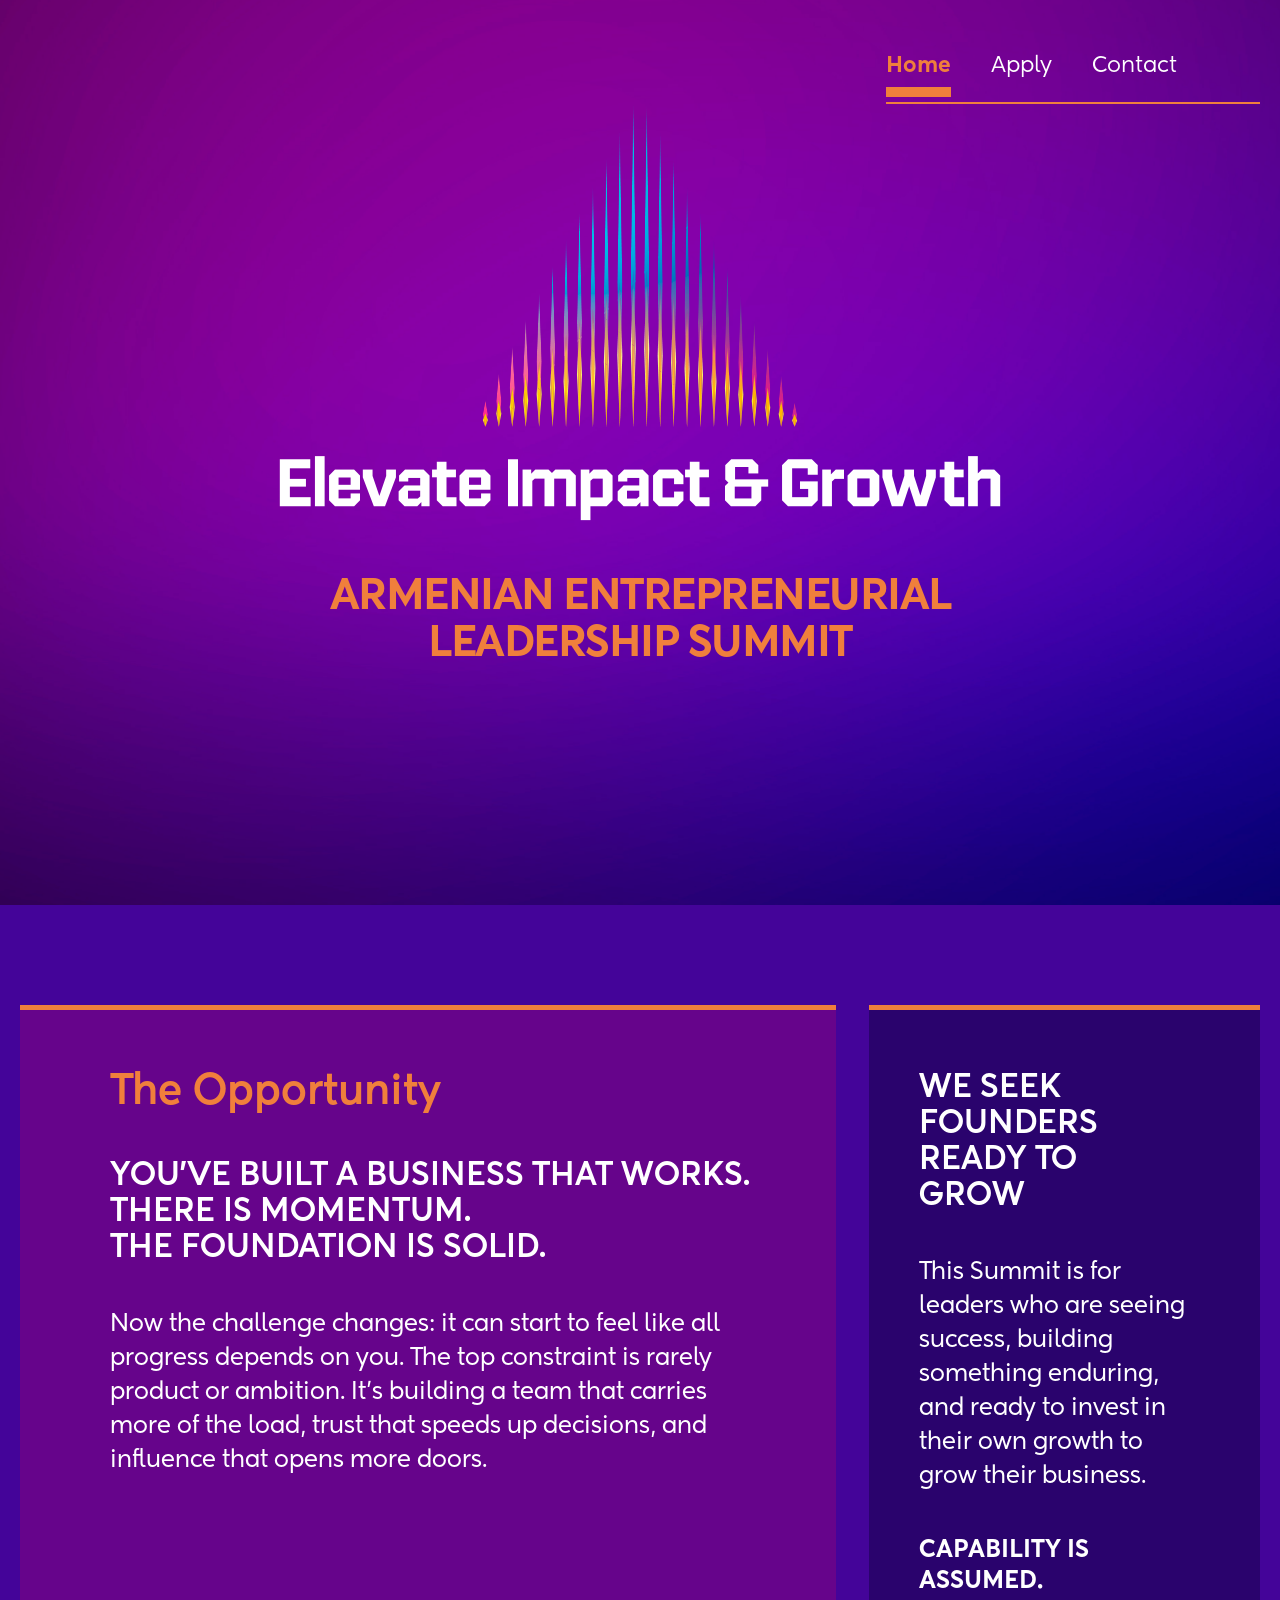
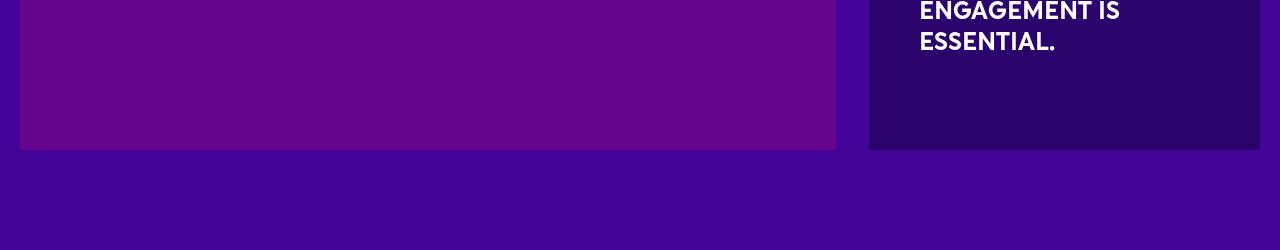
==== index.html @ 2c377636 "init" ====
<!doctype html>
<html lang="en">
  <head>
    <meta charset="UTF-8" />
    <meta name="viewport" content="width=device-width, initial-scale=1.0" />
    <title>Document</title>
    <link rel="stylesheet" href="./assets/css/main.css" />
  </head>
  <body>
    <div class="wrapper">
      <!-- Header & Hero -->
      <div class="hero__wrapper">
        <!-- Header -->
        <header class="header">
          <div class="container">
            <nav class="menu">
              <ul class="menu__list">
                <li class="menu__list-item">
                  <a href="#" class="menu__link active">Home</a>
                </li>
                <li class="menu__list-item">
                  <a href="#" class="menu__link">Apply</a>
                </li>
                <li class="menu__list-item">
                  <a href="#" class="menu__link">Contact</a>
                </li>
              </ul>
            </nav>
          </div>
        </header>

        <!-- Hero -->
        <section>
          <div class="container">
            <div class="hero">
              <img
                class="hero__logo"
                src="./assets/images/logo.png"
                alt="logo"
              />
              <h1 class="hero__title">
                ARMENIAN ENTREPRENEURIAL LEADERSHIP SUMMIT
              </h1>
            </div>
          </div>
        </section>
      </div>

      <main>
        <!-- TODO:CTA -->

        <!-- TODO:Paddings The Opportunity -->
        <section class="section__opportunity">
          <div class="container">
            <div class="opportunity">
              <div class="opportunity__item opportunity__item-left">
                <h2 class="section__title">The Opportunity</h2>
                <h3 class="section__subtitle">
                  You've built a business that works. <br />
                  There is momentum. <br />
                  The foundation is solid.
                </h3>
                <p class="section__text">
                  Now the challenge changes: it can start to feel like all
                  progress depends on you. The top constraint is rarely product
                  or ambition. It’s building a team that carries more of the
                  load, trust that speeds up decisions, and influence that opens
                  more doors.
                </p>
              </div>
              <div class="opportunity__item opportunity__item-right">
                <h3 class="section__subtitle">
                  We Seek Founders Ready to Grow
                </h3>
                <p class="section__text">
                  This Summit is for leaders who are seeing success, building
                  something enduring, and ready to invest in their own growth to
                  grow their business.
                </p>
                <p class="section__text section__text-bold">
                  Capability is assumed. <br />
                  Engagement is essential.
                </p>
              </div>
            </div>
          </div>
        </section>
      </main>
    </div>
  </body>
  <script src="./assets/js/main.js"></script>
</html>
---- assets/css/main.css ----
/* Default Reset */
* {
  margin: 0;
  padding: 0;
  box-sizing: border-box;
}
ul,
ol,
li {
  list-style: none;
}
a {
  transition: 0.3s all ease;
  text-decoration: none;
}
button {
  background: transparent;
  cursor: pointer;
  transition: 0.3s all ease;
}

/* Variables */
:root {
  --fontFamily: "Kentledge", sans-serif;
  --colorOrange: #f07f3c;
  --colorPurple: #2a036d;
  --colorPurpleLight: #440499;
  --colorCyan: #009fe3;
  --colorViolet: #66048b;
}

/* Fonts */
@font-face {
  font-family: "Kentledge";
  src: url("../fonts/Kentledge-Regular.otf") format("opentype");
  font-weight: 400;
  font-style: normal;
}
@font-face {
  font-family: "Kentledge";
  src: url("../fonts/Kentledge-Light.otf") format("opentype");
  font-weight: 300;
  font-style: normal;
}
@font-face {
  font-family: "Kentledge";
  src: url("../fonts/Kentledge-Medium.otf") format("opentype");
  font-weight: 500;
  font-style: normal;
}
@font-face {
  font-family: "Kentledge";
  src: url("../fonts/Kentledge-Bold.otf") format("opentype");
  font-weight: 700;
  font-style: normal;
}
@font-face {
  font-family: "Kentledge";
  src: url("../fonts/Kentledge-Extra-Bold.otf") format("opentype");
  font-weight: 800;
  font-style: normal;
}
@font-face {
  font-family: "Kentledge";
  src: url("../fonts/Kentledge-Black.otf") format("opentype");
  font-weight: 900;
  font-style: normal;
}
@font-face {
  font-family: "Kentledge";
  src: url("../fonts/Kentledge-Heavy.otf") format("opentype");
  font-weight: 950; /* Или используйте 900, если 950 не поддерживается */
  font-style: normal;
}

/* Global Styles */
body {
  font-family: var(--fontFamily);
}
.container {
  max-width: 1544px;
  padding: 0 20px;
  margin: 0 auto;
}
h1 {
  font-weight: 950;
  font-size: 42px;
  text-transform: uppercase;
  letter-spacing: -1.5px;
  color: var(--colorOrange);
  line-height: 1.125;
}

h2 {
  font-weight: 800;
  font-size: 42px;
  text-transform: uppercase;
  line-height: 46px;
  color: var(--colorOrange);
}
h3 {
  font-weight: 800;
  font-size: 32px;
  text-transform: uppercase;
  line-height: 36px;
  color: var(--colorOrange);
}
.section__title {
  text-transform: capitalize;
}
.section__subtitle {
  color: white;
}
.section__text {
  font-size: 24px;
  line-height: 34px;
  color: #fff;
  font-weight: 500;

  &.section__text-bold {
    text-transform: uppercase;
    font-weight: 950;
    line-height: 1.3;
  }
}

/* Header & Hero ========================================== */
.hero__wrapper {
  background: var(--colorViolet) url("../images/hero-bg.png") center/cover
    no-repeat;
}
/* Header */
.header {
  padding-top: 50px;
}
.menu {
  margin-left: auto;
  display: flex;
  justify-content: flex-end;
}
.menu__list {
  display: flex;
  gap: 40px;
  padding-bottom: 20px;
  border-bottom: 2px solid var(--colorOrange);
  max-width: 374px;
  width: 100%;
}
.menu__link {
  font-size: 22px;
  color: #fff;
  position: relative;
  &:hover {
    &:after {
      scale: 1;
    }
  }
  &:after {
    position: absolute;
    content: "";
    left: 0;
    bottom: -20px;
    width: 100%;
    height: 10px;
    background: var(--colorOrange);
    scale: 0;
    transition: 0.3s all ease;
  }
  &.active {
    color: var(--colorOrange);
    font-weight: 950;
    &:after {
      scale: 1;
    }
  }
}

/* Hero */
.hero {
  display: flex;
  flex-direction: column;
  justify-content: center;
  align-items: center;
  gap: 54px;
  padding-bottom: 235px;
}
.hero__logo {
  max-width: 722px;
}
.hero__title {
  max-width: 700px;
  text-align: center;
  color: var(--colorOrange);
}

/* Opportunity ============================================== */
.section__opportunity {
  padding: 100px 0;
  background: var(--colorPurpleLight);
}
.opportunity {
  display: grid;
  grid-template-columns: repeat(3, 1fr);
  gap: 33px;
}
.opportunity__item {
  display: flex;
  flex-direction: column;
  gap: 42px;
  border-top: 5px solid var(--colorOrange);
  &.opportunity__item-left {
    grid-column: span 2;
    background: var(--colorViolet);
    padding: 60px 80px 110px 90px;
  }
  &.opportunity__item-right {
    background: var(--colorPurple);
    padding: 60px 70px 90px 50px;
  }
}
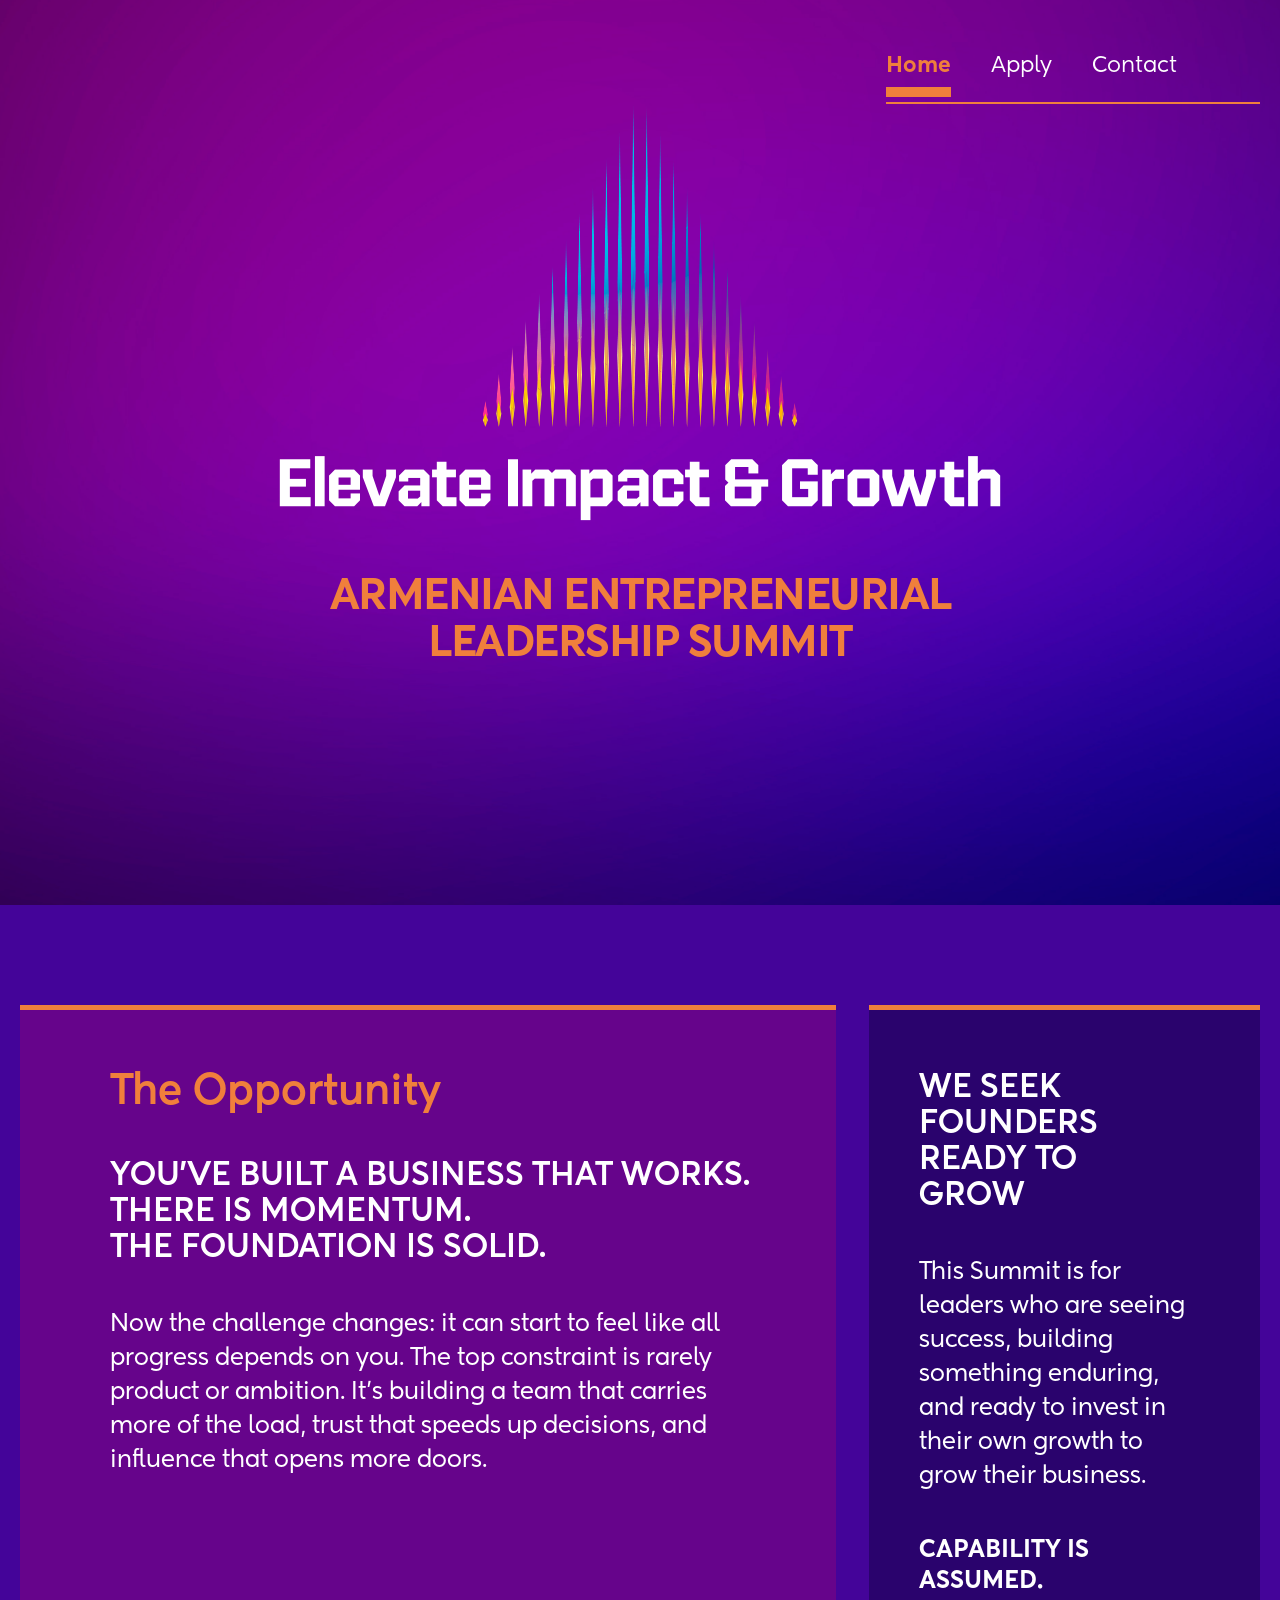
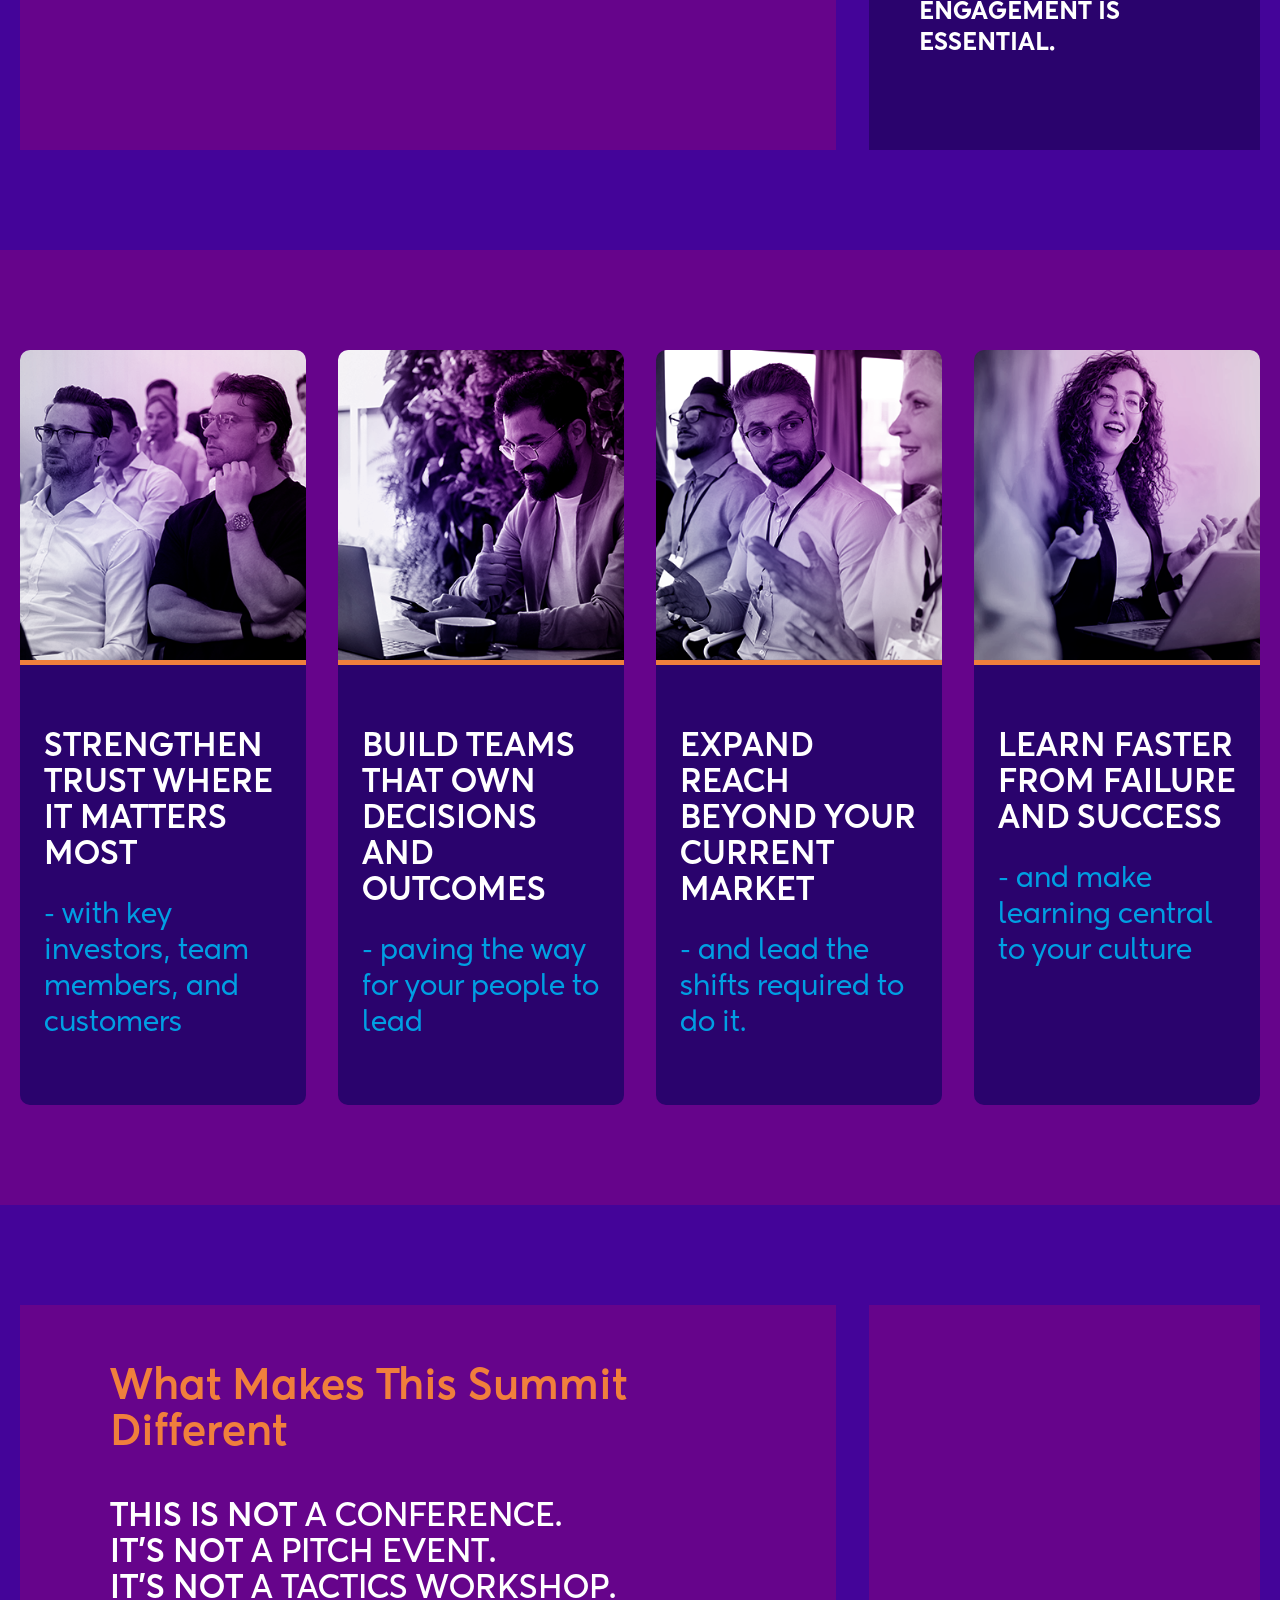
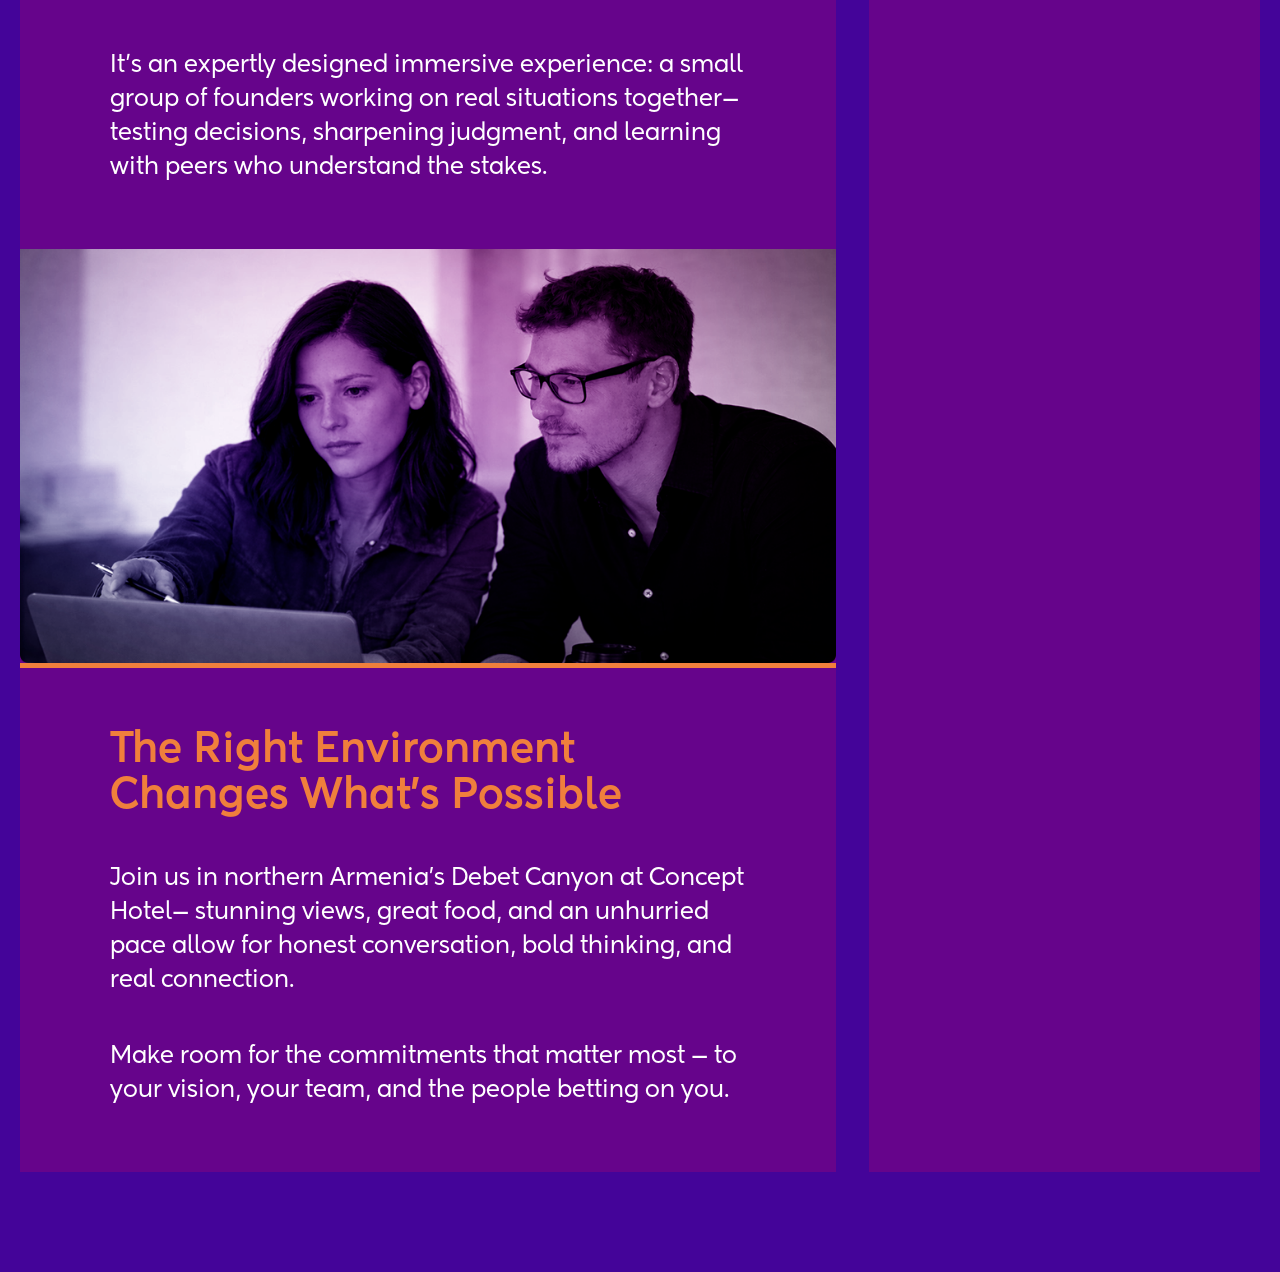
==== commit 37ec3bfa: "add new sections" ====
--- a/index.html
+++ b/index.html
@@ -49,7 +49,7 @@
       <main>
         <!-- TODO:CTA -->
 
-        <!-- TODO:Paddings The Opportunity -->
+        <!-- TODO: The Opportunity -->
         <section class="section__opportunity">
           <div class="container">
             <div class="opportunity">
@@ -85,6 +85,125 @@
             </div>
           </div>
         </section>
+
+        <!-- TODO: Ready -->
+        <section class="section__ready">
+          <div class="container">
+            <div class="ready">
+              <div class="ready__item">
+                <img
+                  class="ready__item-img"
+                  src="./assets/images/team-1.png"
+                  alt="ready image"
+                />
+                <div class="ready__item-info">
+                  <h3 class="section__title ready__item-title">
+                    STRENGTHEN TRUST WHERE IT MATTERS MOST
+                  </h3>
+                  <p class="ready__item-text">
+                    - with key investors, team members, and customers
+                  </p>
+                </div>
+              </div>
+              <div class="ready__item">
+                <img
+                  class="ready__item-img"
+                  src="./assets/images/team-2.png"
+                  alt="ready image"
+                />
+                <div class="ready__item-info">
+                  <h3 class="section__title ready__item-title">
+                    BUILD TEAMS THAT OWN DECISIONS AND OUTCOMES
+                  </h3>
+                  <p class="ready__item-text">
+                    - paving the way for your people to lead
+                  </p>
+                </div>
+              </div>
+              <div class="ready__item">
+                <img
+                  class="ready__item-img"
+                  src="./assets/images/team-3.png"
+                  alt="ready image"
+                />
+                <div class="ready__item-info">
+                  <h3 class="section__title ready__item-title">
+                    EXPAND REACH BEYOND YOUR CURRENT MARKET
+                  </h3>
+                  <p class="ready__item-text">
+                    - and lead the shifts required to do it.
+                  </p>
+                </div>
+              </div>
+              <div class="ready__item">
+                <img
+                  class="ready__item-img"
+                  src="./assets/images/team-4.png"
+                  alt="ready image"
+                />
+                <div class="ready__item-info">
+                  <h3 class="section__title ready__item-title">
+                    LEARN FASTER FROM FAILURE AND SUCCESS
+                  </h3>
+                  <p class="ready__item-text">
+                    - and make learning central to your culture
+                  </p>
+                </div>
+              </div>
+            </div>
+          </div>
+        </section>
+
+        <!-- TODO: Different -->
+        <section class="section__different">
+          <div class="container">
+            <div class="different">
+              <div class="different__item different__item-left">
+                <div class="different__item-inner">
+                  <h2 class="section__title">
+                    What Makes This Summit Different
+                  </h2>
+                  <h3 class="section__subtitle">
+                    This is not <strong>a conference.</strong> <br />
+                    It’s not<strong> a pitch event.</strong> <br />
+                    It’s not <strong> a tactics workshop.</strong>
+                  </h3>
+                  <p class="section__text">
+                    It’s an expertly designed immersive experience: a small
+                    group of founders working on real situations
+                    together—testing decisions, sharpening judgment, and
+                    learning with peers who understand the stakes.
+                  </p>
+                </div>
+
+                <img
+                  class="different__item-img"
+                  src="./assets/images/different-img.png"
+                  alt="different image"
+                />
+
+                <div class="different__item-inner">
+                  <h2 class="section__title">
+                    The Right Environment <br />
+                    Changes What's Possible
+                  </h2>
+                  <p class="section__text">
+                    Join us in northern Armenia's Debet Canyon at Concept Hotel—
+                    stunning views, great food, and an unhurried pace allow for
+                    honest conversation, bold thinking, and real connection.
+                  </p>
+                  <p class="section__text">
+                    Make room for the commitments that matter most — to your
+                    vision, your team, and the people betting on you.
+                  </p>
+                </div>
+              </div>
+              <div class="different__item different__item-right">
+                <div class="different__item-top"></div>
+              </div>
+            </div>
+          </div>
+        </section>
       </main>
     </div>
   </body>
--- a/assets/css/main.css
+++ b/assets/css/main.css
@@ -122,6 +122,9 @@
     font-weight: 950;
     line-height: 1.3;
   }
+}
+.hidden {
+  display: none !important;
 }
 
 /* Header & Hero ========================================== */
@@ -218,3 +221,79 @@
     padding: 60px 70px 90px 50px;
   }
 }
+
+/* Ready =================================================== */
+.section__ready {
+  padding: 100px 0;
+  background: var(--colorViolet);
+}
+.ready {
+  display: grid;
+  grid-template-columns: repeat(4, 1fr);
+  gap: 32px;
+  @media screen and (width <= 992px) {
+    grid-template-columns: repeat(2, 1fr);
+  }
+  @media screen and (width <= 620px) {
+    grid-template-columns: repeat(1, 1fr);
+  }
+}
+.ready__item {
+  border-radius: 10px;
+  overflow: hidden;
+  display: flex;
+  flex-direction: column;
+  height: 100%;
+}
+.ready__item-info {
+  background: var(--colorPurple);
+  padding: 64px 24px;
+  height: 100%;
+  border-top: 5px solid var(--colorOrange);
+}
+.ready__item-title {
+  color: #fff;
+}
+.ready__item-text {
+  margin-top: 24px;
+  font-size: 28px;
+  line-height: 36px;
+  font-weight: 500;
+  color: var(--colorCyan);
+}
+
+/* Different ============================================== */
+.section__different {
+  padding: 100px 0;
+  background: var(--colorPurpleLight);
+}
+.different {
+  display: grid;
+  grid-template-columns: repeat(3, 1fr);
+  gap: 33px;
+}
+.different__item {
+  background: var(--colorViolet);
+  display: flex;
+  flex-direction: column;
+
+  &.different__item-left {
+    grid-column: span 2;
+  }
+  &.different__item-right {
+    padding: 64px 70px 90px 50px;
+  }
+}
+.different__item-inner {
+  padding: 60px 80px 64px 90px;
+  gap: 42px;
+  display: flex;
+  flex-direction: column;
+}
+.different__item-img {
+  max-width: 100%;
+  width: 100%;
+  height: auto;
+  object-fit: cover;
+  border-bottom: 5px solid var(--colorOrange);
+}
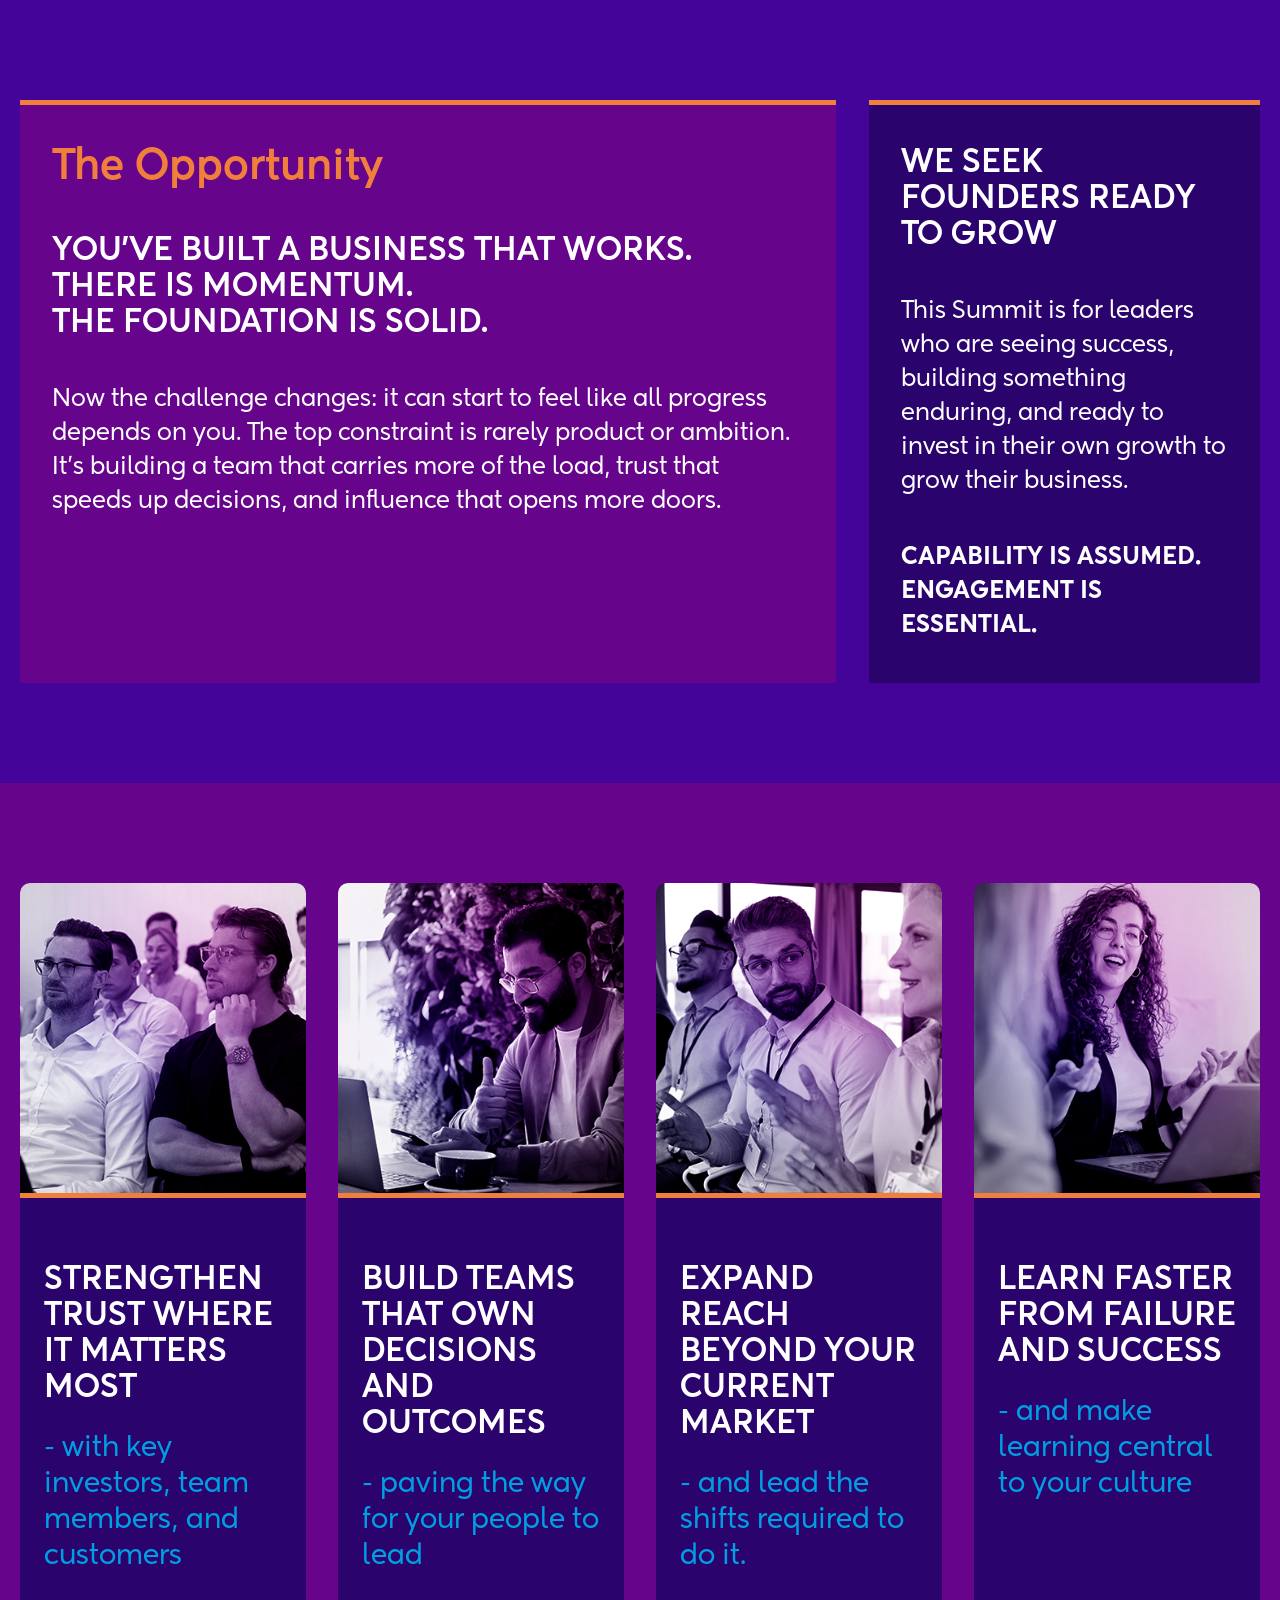
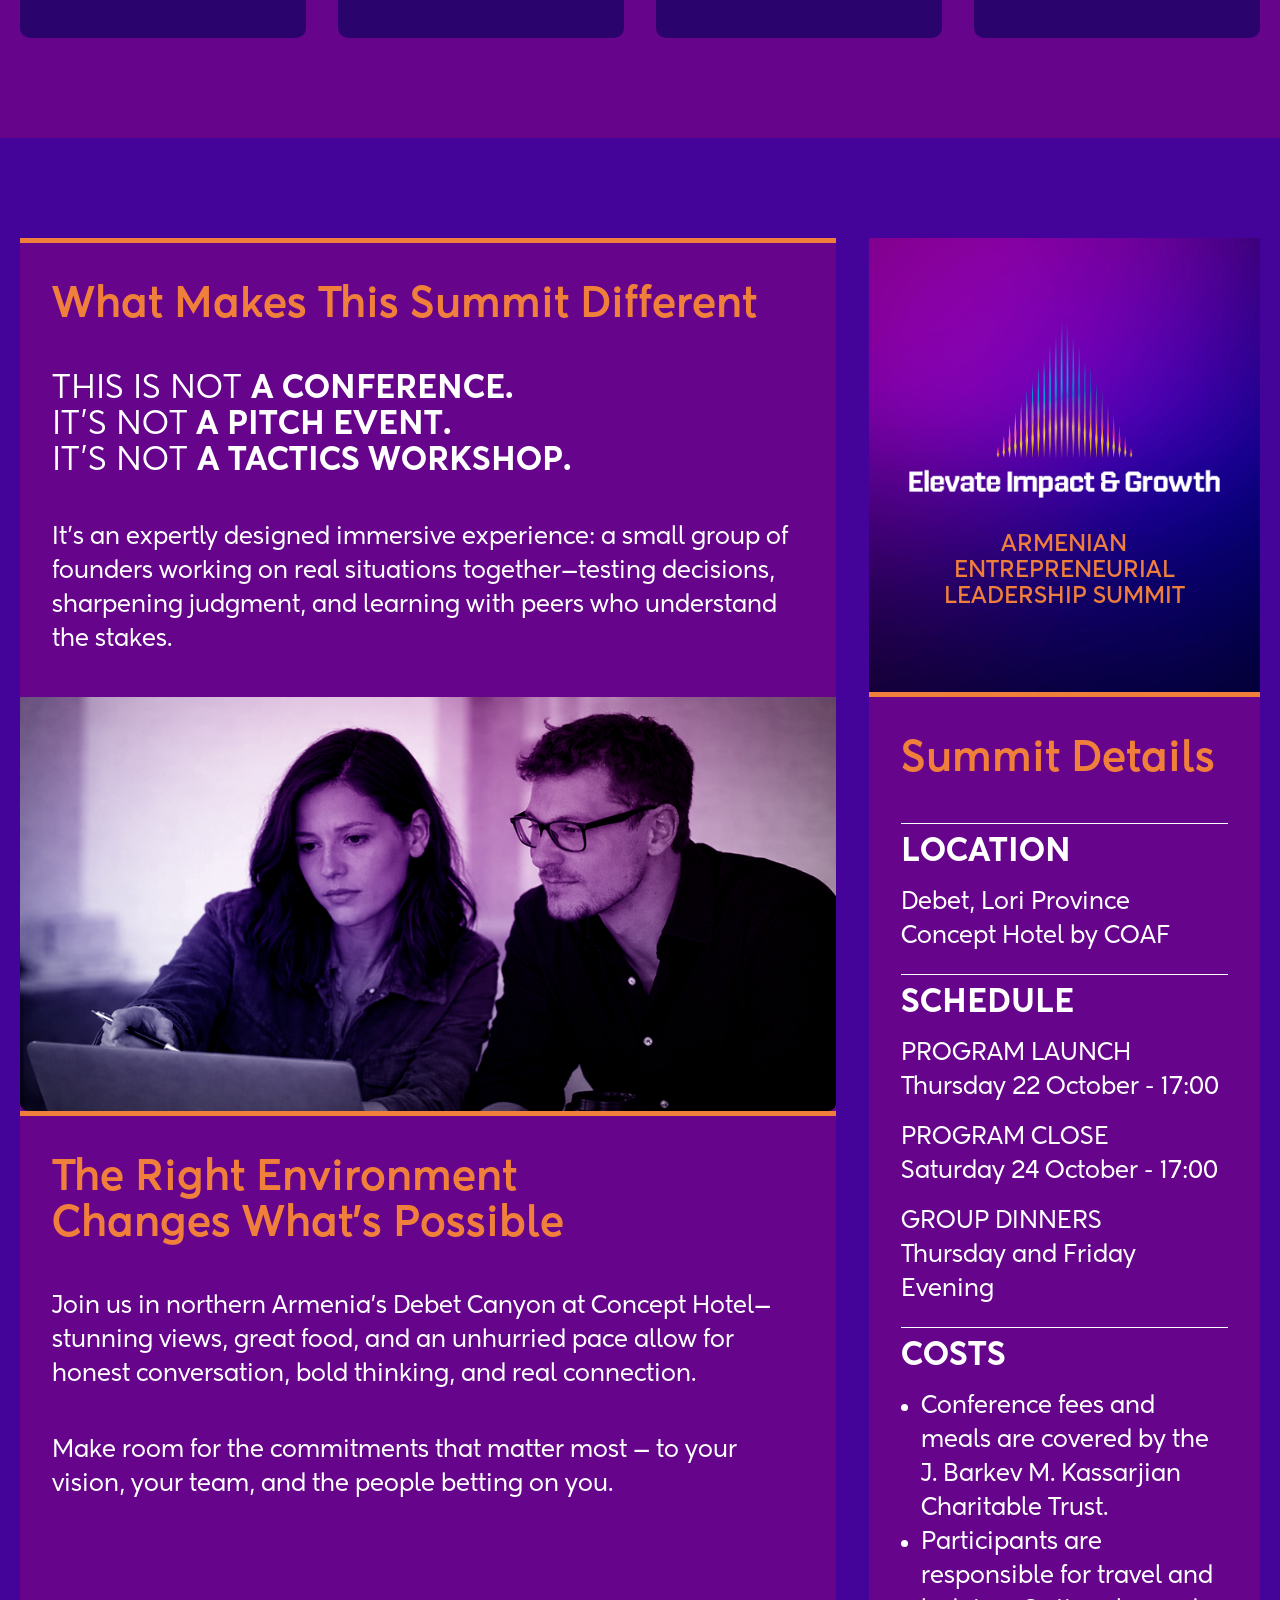
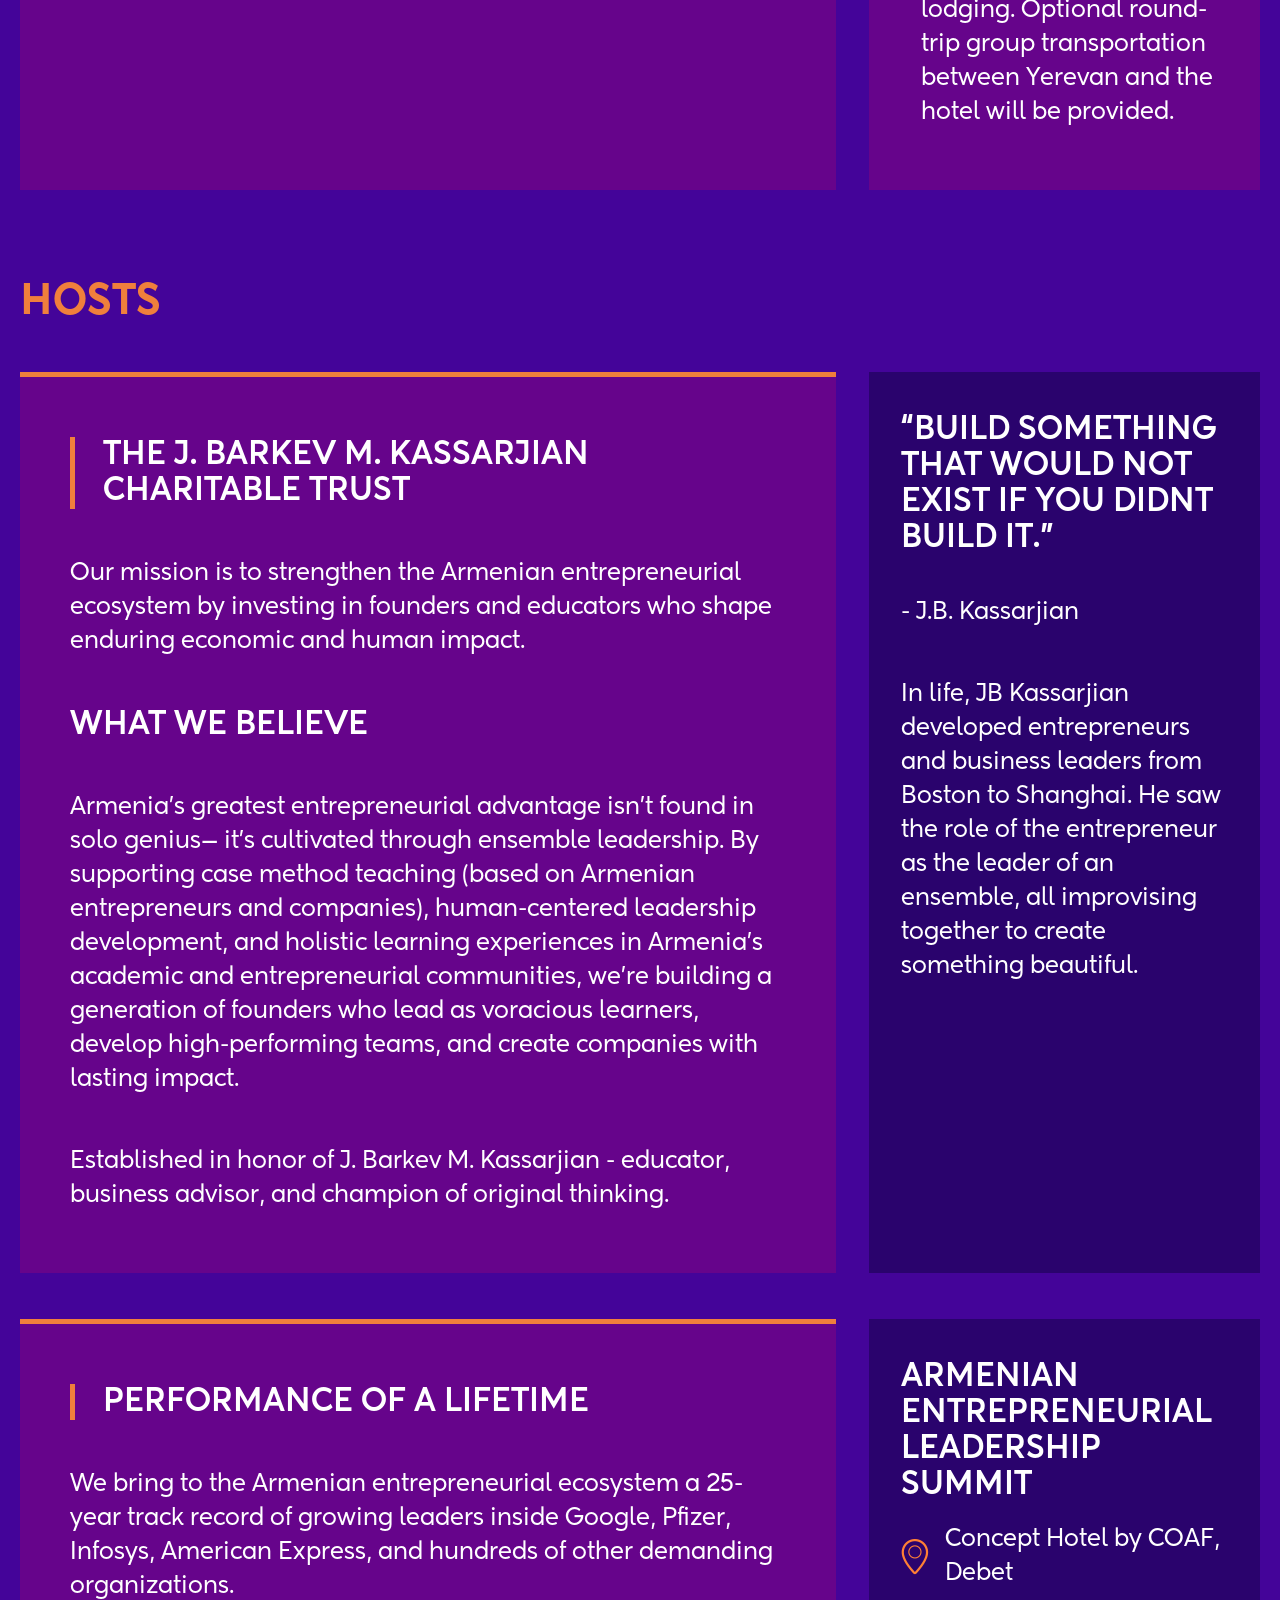
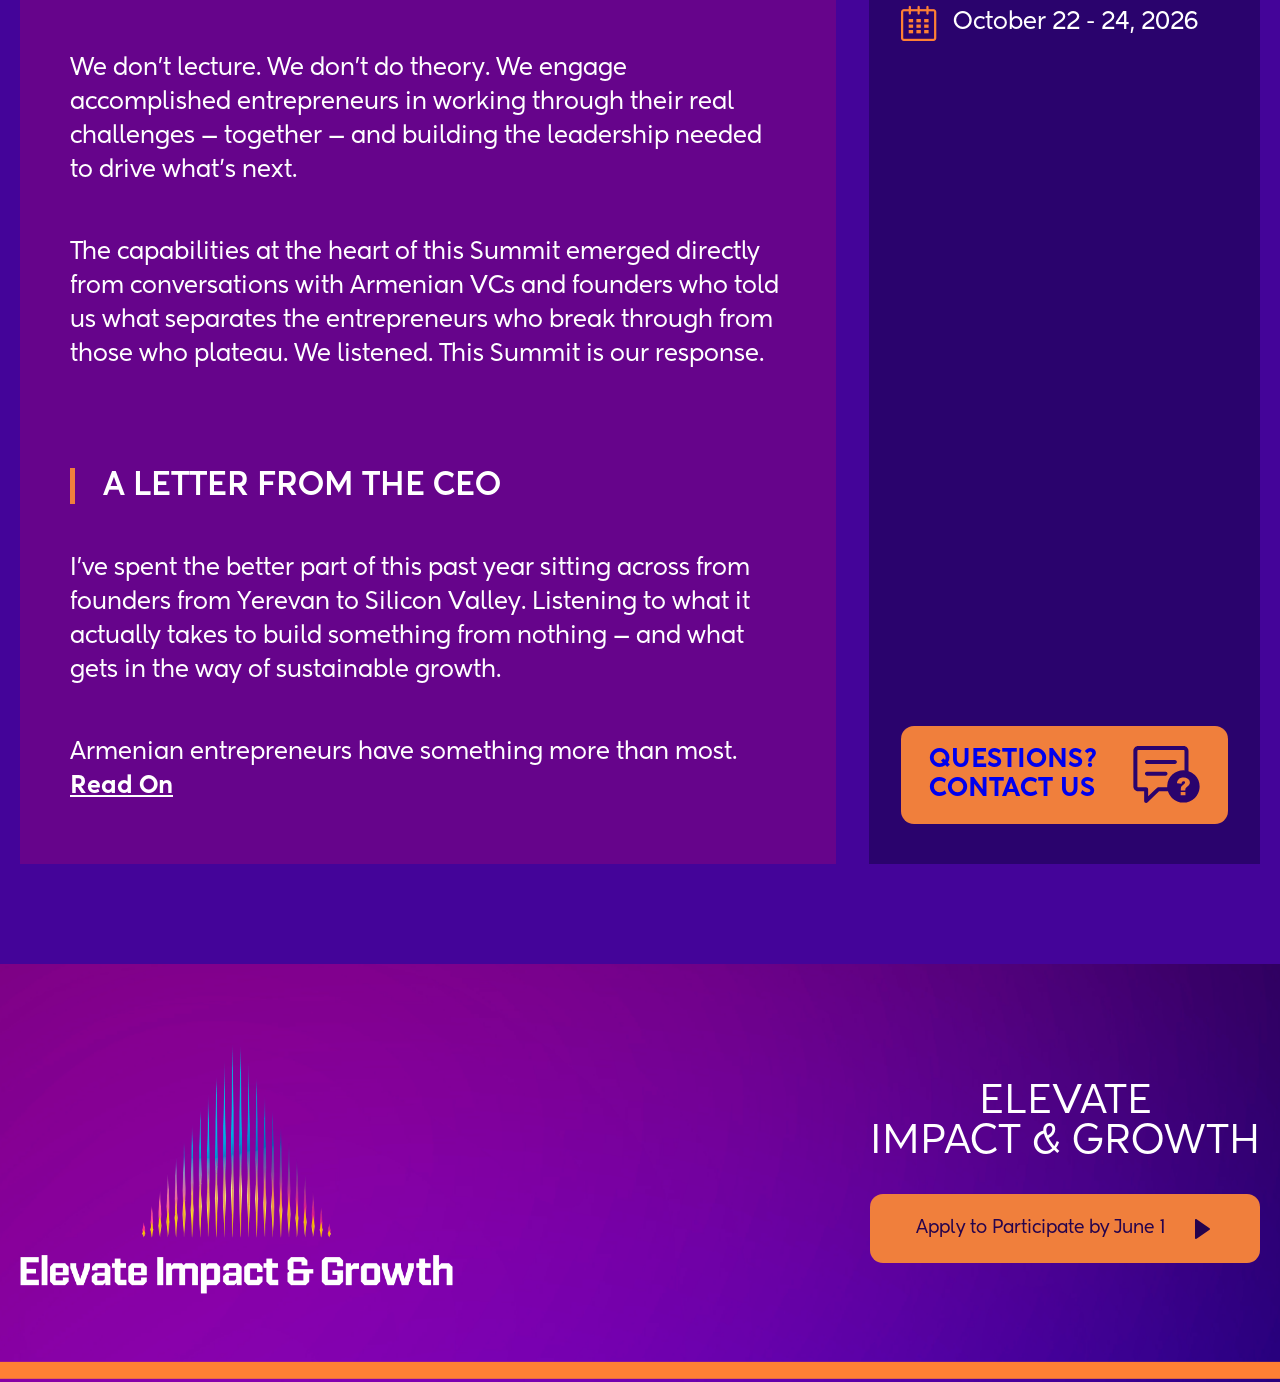
==== commit 20431f83: "add new section" ====
--- a/index.html
+++ b/index.html
@@ -4,12 +4,14 @@
     <meta charset="UTF-8" />
     <meta name="viewport" content="width=device-width, initial-scale=1.0" />
     <title>Document</title>
+
+    <!-- Styles -->
     <link rel="stylesheet" href="./assets/css/main.css" />
   </head>
   <body>
     <div class="wrapper">
       <!-- Header & Hero -->
-      <div class="hero__wrapper">
+      <div class="hero__wrapper hidden">
         <!-- Header -->
         <header class="header">
           <div class="container">
@@ -52,8 +54,10 @@
         <!-- TODO: The Opportunity -->
         <section class="section__opportunity">
           <div class="container">
-            <div class="opportunity">
-              <div class="opportunity__item opportunity__item-left">
+            <div class="section__grid opportunity">
+              <div
+                class="section__grid-item section__grid-item--left opportunity__item opportunity__item-left"
+              >
                 <h2 class="section__title">The Opportunity</h2>
                 <h3 class="section__subtitle">
                   You've built a business that works. <br />
@@ -68,7 +72,9 @@
                   more doors.
                 </p>
               </div>
-              <div class="opportunity__item opportunity__item-right">
+              <div
+                class="section__grid-item section__grid-item--right opportunity__item opportunity__item-right"
+              >
                 <h3 class="section__subtitle">
                   We Seek Founders Ready to Grow
                 </h3>
@@ -154,19 +160,24 @@
           </div>
         </section>
 
-        <!-- TODO: Different -->
+        <!-- TODO: Different & Hosts -->
         <section class="section__different">
           <div class="container">
-            <div class="different">
-              <div class="different__item different__item-left">
+            <div class="section__grid different">
+              <div
+                class="section__grid-item section__grid-item--left different__item"
+              >
                 <div class="different__item-inner">
                   <h2 class="section__title">
                     What Makes This Summit Different
                   </h2>
-                  <h3 class="section__subtitle">
-                    This is not <strong>a conference.</strong> <br />
-                    It’s not<strong> a pitch event.</strong> <br />
-                    It’s not <strong> a tactics workshop.</strong>
+                  <h3 class="section__subtitle different__subtitle">
+                    This is not <span class="font-heavy">a conference.</span>
+                    <br />
+                    It’s not<span class="font-heavy"> a pitch event.</span>
+                    <br />
+                    It’s not
+                    <span class="font-heavy"> a tactics workshop.</span>
                   </h3>
                   <p class="section__text">
                     It’s an expertly designed immersive experience: a small
@@ -175,7 +186,26 @@
                     learning with peers who understand the stakes.
                   </p>
                 </div>
-
+              </div>
+              <div
+                class="section__grid-item section__grid-item--right different__item"
+              >
+                <div class="dirrefent__top">
+                  <img
+                    class="different__top-logo"
+                    src="./assets/images/logo.png"
+                    alt="logo"
+                  />
+                  <h4 class="dirrefent__top-title">
+                    ARMENIAN ENTREPRENEURIAL LEADERSHIP SUMMIT
+                  </h4>
+                </div>
+              </div>
+            </div>
+            <div class="section__grid different">
+              <div
+                class="section__grid-item section__grid-item--left different__item"
+              >
                 <img
                   class="different__item-img"
                   src="./assets/images/different-img.png"
@@ -198,14 +228,254 @@
                   </p>
                 </div>
               </div>
-              <div class="different__item different__item-right">
-                <div class="different__item-top"></div>
+              <div
+                class="section__grid-item section__grid-item--right different__item"
+              >
+                <div class="details">
+                  <h2 class="section__title details__title">Summit Details</h2>
+                  <div class="details__inner">
+                    <h3 class="details__subtitle section__subtitle">
+                      <span class="font-heavy">LOCATION</span>
+                    </h3>
+                    <p class="section__text">Debet, Lori Province</p>
+                    <p class="section__text">Concept Hotel by COAF</p>
+                  </div>
+
+                  <div class="details__inner">
+                    <h3 class="details__subtitle section__subtitle">
+                      <span class="font-heavy">SCHEDULE</span>
+                    </h3>
+                    <div class="mb-4">
+                      <p class="section__text uppercase">Program Launch</p>
+                      <p class="section__text">Thursday 22 October - 17:00</p>
+                    </div>
+                    <div class="mb-4">
+                      <p class="section__text uppercase">Program Close</p>
+                      <p class="section__text">Saturday 24 October - 17:00</p>
+                    </div>
+                    <div>
+                      <p class="section__text uppercase">Group Dinners</p>
+                      <p class="section__text">Thursday and Friday Evening</p>
+                    </div>
+                  </div>
+
+                  <div class="details__inner">
+                    <h3 class="details__subtitle section__subtitle">
+                      <span class="font-heavy">COSTS</span>
+                    </h3>
+                    <ul class="details__list">
+                      <li class="details__list-item">
+                        <p class="section__text">
+                          Conference fees and meals are covered by the J. Barkev
+                          M. Kassarjian Charitable Trust.
+                        </p>
+                      </li>
+                      <li class="details__list-item">
+                        <p class="section__text">
+                          Participants are responsible for travel and lodging.
+                          Optional round-trip group transportation between
+                          Yerevan and the hotel will be provided.
+                        </p>
+                      </li>
+                    </ul>
+                  </div>
+                </div>
+              </div>
+            </div>
+
+            <div class="hosts__wrapper">
+              <h2 class="section__title uppercase font-heavy">Hosts</h2>
+              <div class="section__grid hosts">
+                <div
+                  class="section__grid-item section__grid-item--left hosts__item hosts__item-left"
+                >
+                  <h3 class="hosts__title text-white">
+                    The J. Barkev M. Kassarjian Charitable Trust
+                  </h3>
+
+                  <p class="section__text hosts__text">
+                    Our mission is to strengthen the Armenian entrepreneurial
+                    ecosystem by investing in founders and educators who shape
+                    enduring economic and human impact.
+                  </p>
+
+                  <h3 class="hosts__subtitle text-white">What We Believe</h3>
+
+                  <p class="section__text hosts__text">
+                    Armenia's greatest entrepreneurial advantage isn't found in
+                    solo genius— it's cultivated through ensemble leadership. By
+                    supporting case method teaching (based on Armenian
+                    entrepreneurs and companies), human-centered leadership
+                    development, and holistic learning experiences in Armenia's
+                    academic and entrepreneurial communities, we're building a
+                    generation of founders who lead as voracious learners,
+                    develop high-performing teams, and create companies with
+                    lasting impact.
+                  </p>
+
+                  <p class="section__text hosts__text">
+                    Established in honor of J. Barkev M. Kassarjian - educator,
+                    business advisor, and champion of original thinking.
+                  </p>
+                </div>
+                <div
+                  class="section__grid-item section__grid-item--right hosts__item hosts__item-right"
+                >
+                  <h3 class="text-white">
+                    “BUILD SOMETHING THAT WOULD NOT EXIST IF YOU DIDNT BUILD
+                    IT."
+                  </h3>
+                  <p class="section__text hosts__text mt-10">
+                    - J.B. Kassarjian
+                  </p>
+                  <p class="section__text hosts__text mt-12">
+                    In life, JB Kassarjian developed entrepreneurs and business
+                    leaders from Boston to Shanghai. He saw the role of the
+                    entrepreneur as the leader of an ensemble, all improvising
+                    together to create something beautiful.
+                  </p>
+                </div>
+              </div>
+
+              <div class="section__grid hosts">
+                <div
+                  class="section__grid-item section__grid-item--left hosts__item hosts__item-left"
+                >
+                  <h3 class="hosts__title text-white">
+                    Performance of a Lifetime
+                  </h3>
+
+                  <p class="section__text hosts__text">
+                    We bring to the Armenian entrepreneurial ecosystem a 25-year
+                    track record of growing leaders inside Google, Pfizer,
+                    Infosys, American Express, and hundreds of other demanding
+                    organizations.
+                  </p>
+
+                  <p class="section__text hosts__text">
+                    We don't lecture. We don't do theory. We engage accomplished
+                    entrepreneurs in working through their real challenges —
+                    together — and building the leadership needed to drive
+                    what’s next.
+                  </p>
+
+                  <p class="section__text hosts__text">
+                    The capabilities at the heart of this Summit emerged
+                    directly from conversations with Armenian VCs and founders
+                    who told us what separates the entrepreneurs who break
+                    through from those who plateau. We listened. This Summit is
+                    our response.
+                  </p>
+
+                  <h3 class="hosts__title text-white mt-12">
+                    A letter from the CEO
+                  </h3>
+
+                  <p class="section__text hosts__text">
+                    I've spent the better part of this past year sitting across
+                    from founders from Yerevan to Silicon Valley. Listening to
+                    what it actually takes to build something from nothing — and
+                    what gets in the way of sustainable growth.
+                  </p>
+
+                  <p class="section__text hosts__text">
+                    Armenian entrepreneurs have something more than most.
+                    <a href="#" class="section__text-link">Read On</a>
+                  </p>
+                </div>
+                <div
+                  class="section__grid-item section__grid-item--right hosts__item hosts__item-right"
+                >
+                  <h3 class="text-white">
+                    Armenian Entrepreneurial Leadership Summit
+                  </h3>
+
+                  <ul class="address__list">
+                    <li class="address__list-item">
+                      <img
+                        src="./assets/images/location.png"
+                        alt="location icon"
+                      />
+                      <a href="#">
+                        <p class="section__text">
+                          Concept Hotel by COAF, Debet
+                        </p>
+                      </a>
+                    </li>
+                    <li class="address__list-item">
+                      <img
+                        src="./assets/images/calendar.png"
+                        alt="location icon"
+                      />
+                      <p class="section__text">October 22 - 24, 2026</p>
+                    </li>
+                  </ul>
+
+                  <a href="#" class="btn btn-primary address__btn">
+                    <p>
+                      Questions? <br />
+                      Contact us
+                    </p>
+                    <svg
+                      xmlns="http://www.w3.org/2000/svg"
+                      xmlns:xlink="http://www.w3.org/1999/xlink"
+                      width="67px"
+                      height="57px"
+                    >
+                      <path
+                        fill-rule="evenodd"
+                        fill="rgb(42, 3, 109)"
+                        d="M61.881,29.086 C60.091,27.297 57.899,25.955 55.486,25.171 L55.486,4.858 C55.486,2.193 53.313,0.032 50.633,0.032 L5.223,0.032 C2.543,0.032 0.370,2.193 0.370,4.858 L0.370,40.502 C0.376,41.779 0.889,43.001 1.799,43.902 L1.950,44.042 C2.842,44.861 4.010,45.318 5.223,45.323 L11.155,45.323 L11.155,54.927 C11.155,56.024 12.047,56.913 13.150,56.917 C13.723,56.913 14.267,56.670 14.649,56.246 L26.081,45.323 L34.941,45.323 C35.733,47.798 37.106,50.050 38.947,51.892 C45.280,58.190 55.548,58.190 61.881,51.892 C68.214,45.594 68.214,35.383 61.881,29.086 ZM51.490,24.393 C42.551,23.812 34.830,30.547 34.246,39.436 C34.204,40.075 34.200,40.716 34.235,41.355 L25.289,41.355 C24.776,41.349 24.281,41.542 23.908,41.891 L15.129,50.278 L15.129,43.307 C15.126,42.210 14.231,41.322 13.129,41.322 L5.223,41.322 C5.027,41.320 4.837,41.252 4.684,41.129 L4.630,41.076 C4.470,40.919 4.379,40.705 4.377,40.481 L4.377,4.858 C4.391,4.397 4.760,4.025 5.223,4.005 L50.644,4.005 C50.869,4.010 51.084,4.102 51.242,4.263 C51.401,4.420 51.491,4.635 51.490,4.858 L51.490,24.393 ZM14.083,29.654 C12.980,29.711 12.039,28.868 11.981,27.770 C11.924,26.673 12.772,25.737 13.875,25.680 C13.945,25.677 14.014,25.677 14.083,25.680 L32.628,25.680 C33.731,25.737 34.579,26.673 34.522,27.770 C34.468,28.788 33.651,29.601 32.628,29.654 L14.083,29.654 ZM14.083,17.894 C12.980,17.951 12.039,17.108 11.981,16.011 C11.924,14.913 12.772,13.978 13.875,13.921 C13.945,13.917 14.014,13.917 14.083,13.921 L41.778,13.921 C42.882,13.864 43.823,14.707 43.880,15.804 C43.937,16.902 43.090,17.837 41.986,17.894 C41.917,17.898 41.848,17.898 41.778,17.894 L14.083,17.894 ZM52.288,44.492 L47.823,44.492 C47.823,43.730 47.823,42.068 48.077,41.344 C48.251,40.871 48.513,40.435 48.848,40.057 C49.563,39.321 50.329,38.634 51.140,38.003 C51.776,37.467 52.089,37.016 52.089,36.593 C52.110,36.220 51.971,35.856 51.706,35.590 C51.379,35.334 50.967,35.210 50.552,35.242 C50.038,35.223 49.540,35.417 49.177,35.778 C48.739,36.320 48.493,36.991 48.476,37.687 L43.930,37.151 C44.016,35.635 44.664,34.204 45.747,33.134 C46.826,32.119 48.443,31.613 50.600,31.616 C52.052,31.555 53.490,31.929 54.726,32.689 C56.075,33.496 56.896,34.952 56.882,36.518 C56.882,37.193 56.695,37.855 56.343,38.432 C55.728,39.303 54.967,40.063 54.095,40.679 C53.510,41.089 53.003,41.597 52.596,42.181 C52.371,42.941 52.267,43.732 52.288,44.524 L52.288,44.492 ZM52.450,46.101 L52.450,49.366 L47.678,49.366 L47.678,46.095 L52.450,46.101 Z"
+                      />
+                    </svg>
+                  </a>
+                </div>
               </div>
             </div>
           </div>
         </section>
       </main>
+
+      <!-- Footer -->
+      <footer>
+        <div class="container">
+          <div class="footer">
+            <div class="footer__item">
+              <a href="#">
+                <img
+                  class="footer__logo"
+                  src="./assets/images/logo.png"
+                  alt="logo"
+                />
+              </a>
+            </div>
+            <div class="footer__item footer__item-right">
+              <p class="footer__text">
+                Elevate <br />
+                Impact & Growth
+              </p>
+              <a href="#" class="footer__btn btn btn-primary">
+                Apply to Participate by June 1
+                <svg
+                  width="24"
+                  height="24"
+                  viewBox="0 0 24 24"
+                  fill="none"
+                  xmlns="http://www.w3.org/2000/svg"
+                >
+                  <path
+                    d="M4.99941 2.9996L4.99941 20.9996C4.99998 21.1818 5.05024 21.3605 5.14479 21.5163C5.23933 21.6721 5.37457 21.7991 5.53596 21.8838C5.69735 21.9684 5.87877 22.0075 6.06069 21.9967C6.24261 21.9859 6.41815 21.9257 6.56841 21.8226L19.5684 12.8226C20.1074 12.4496 20.1074 11.5516 19.5684 11.1776L6.56841 2.1776C6.41846 2.07342 6.24284 2.01233 6.06061 2.00096C5.87839 1.98959 5.69653 2.02838 5.5348 2.11311C5.37307 2.19784 5.23765 2.32527 5.14326 2.48156C5.04887 2.63785 4.99912 2.81702 4.99941 2.9996Z"
+                    fill="#25034d"
+                  />
+                </svg>
+              </a>
+            </div>
+          </div>
+        </div>
+      </footer>
     </div>
   </body>
+
+  <!-- Scripts -->
   <script src="./assets/js/main.js"></script>
 </html>
--- a/assets/css/main.css
+++ b/assets/css/main.css
@@ -4,25 +4,25 @@
   padding: 0;
   box-sizing: border-box;
 }
+a {
+  transition: 0.3s all ease;
+  text-decoration: none;
+}
+button {
+  background: transparent;
+  cursor: pointer;
+  transition: 0.3s all ease;
+}
 ul,
 ol,
 li {
   list-style: none;
 }
-a {
-  transition: 0.3s all ease;
-  text-decoration: none;
-}
-button {
-  background: transparent;
-  cursor: pointer;
-  transition: 0.3s all ease;
-}
-
 /* Variables */
 :root {
   --fontFamily: "Kentledge", sans-serif;
   --colorOrange: #f07f3c;
+  --colorOrangeHovered: #c95e21;
   --colorPurple: #2a036d;
   --colorPurpleLight: #440499;
   --colorCyan: #009fe3;
@@ -86,24 +86,46 @@
   font-weight: 950;
   font-size: 42px;
   text-transform: uppercase;
-  letter-spacing: -1.5px;
   color: var(--colorOrange);
   line-height: 1.125;
+  @media screen and (width <= 992px) {
+    font-size: 36px;
+  }
 }
 
 h2 {
   font-weight: 800;
   font-size: 42px;
-  text-transform: uppercase;
   line-height: 46px;
+  text-transform: uppercase;
   color: var(--colorOrange);
+  @media screen and (width <= 992px) {
+    font-size: 32px;
+  }
 }
 h3 {
   font-weight: 800;
   font-size: 32px;
-  text-transform: uppercase;
   line-height: 36px;
+  text-transform: uppercase;
   color: var(--colorOrange);
+
+  @media screen and (width <= 992px) {
+    font-size: 28px;
+  }
+}
+h4 {
+  font-size: 23px;
+  line-height: 26px;
+  text-transform: uppercase;
+  color: var(--colorOrange);
+
+  @media screen and (width <= 992px) {
+    font-size: 36px;
+  }
+}
+strong {
+  font-weight: 950;
 }
 .section__title {
   text-transform: capitalize;
@@ -116,15 +138,90 @@
   line-height: 34px;
   color: #fff;
   font-weight: 500;
-
+  @media screen and (width <= 992px) {
+    font-size: 20px;
+    line-height: 30px;
+  }
   &.section__text-bold {
     text-transform: uppercase;
     font-weight: 950;
-    line-height: 1.3;
-  }
-}
+  }
+}
+.section__text-link {
+  font-weight: 950;
+  color: #fff;
+  text-decoration: underline;
+  &:hover {
+    color: var(--colorOrange);
+  }
+}
+.section__grid {
+  display: grid;
+  width: 100%;
+  grid-template-columns: repeat(3, 1fr);
+  gap: 33px;
+  @media screen and (width <= 992px) {
+    grid-template-columns: repeat(1, 1fr);
+  }
+}
+
+.section__grid-item {
+  &.section__grid-item--left {
+    background: var(--colorViolet);
+    grid-column: span 2;
+    @media screen and (width <= 992px) {
+      grid-column: span 1;
+    }
+  }
+  &.section__grid-item--right {
+    background: var(--colorPurple);
+  }
+}
+
+.btn {
+  padding: 20px 28px;
+  background: var(--colorOrange);
+  border-radius: 13px;
+  display: flex;
+  align-items: center;
+  justify-content: space-between;
+  font-size: 26px;
+  line-height: 29px;
+  text-transform: uppercase;
+  font-weight: 950;
+  &:hover {
+    background: var(--colorOrangeHovered);
+  }
+  &:active {
+    color: #fff;
+  }
+  @media screen and (width <= 992px) {
+    padding: 16px 24px;
+    font-size: 20px;
+  }
+}
+
+/* Utils */
 .hidden {
   display: none !important;
+}
+.uppercase {
+  text-transform: uppercase;
+}
+.mb-4 {
+  margin-bottom: 16px;
+}
+.font-heavy {
+  font-weight: 950;
+}
+.text-white {
+  color: #fff;
+}
+.mt-10 {
+  margin-top: 40px;
+}
+.mt-12 {
+  margin-top: 48px;
 }
 
 /* Header & Hero ========================================== */
@@ -148,6 +245,7 @@
   border-bottom: 2px solid var(--colorOrange);
   max-width: 374px;
   width: 100%;
+  list-style: none;
 }
 .menu__link {
   font-size: 22px;
@@ -201,24 +299,22 @@
   padding: 100px 0;
   background: var(--colorPurpleLight);
 }
-.opportunity {
-  display: grid;
-  grid-template-columns: repeat(3, 1fr);
-  gap: 33px;
-}
 .opportunity__item {
   display: flex;
   flex-direction: column;
   gap: 42px;
   border-top: 5px solid var(--colorOrange);
   &.opportunity__item-left {
-    grid-column: span 2;
-    background: var(--colorViolet);
-    padding: 60px 80px 110px 90px;
+    padding: 60px 90px;
+    @media screen and (width <= 1440px) {
+      padding: 40px 32px;
+    }
   }
   &.opportunity__item-right {
-    background: var(--colorPurple);
-    padding: 60px 70px 90px 50px;
+    padding: 60px 50px;
+    @media screen and (width <= 1440px) {
+      padding: 40px 32px;
+    }
   }
 }
 
@@ -267,33 +363,180 @@
   padding: 100px 0;
   background: var(--colorPurpleLight);
 }
-.different {
-  display: grid;
-  grid-template-columns: repeat(3, 1fr);
-  gap: 33px;
-}
 .different__item {
   background: var(--colorViolet);
   display: flex;
   flex-direction: column;
-
-  &.different__item-left {
-    grid-column: span 2;
-  }
-  &.different__item-right {
-    padding: 64px 70px 90px 50px;
-  }
+}
+.different__subtitle {
+  font-weight: 400;
 }
 .different__item-inner {
-  padding: 60px 80px 64px 90px;
+  padding: 60px 90px;
   gap: 42px;
   display: flex;
   flex-direction: column;
+  border-top: 5px solid var(--colorOrange);
+  @media screen and (width <= 1440px) {
+    padding: 40px 32px;
+  }
+  @media screen and (width <= 992px) {
+    padding: 24px 20px;
+  }
 }
 .different__item-img {
   max-width: 100%;
   width: 100%;
   height: auto;
   object-fit: cover;
+}
+.different__top-logo {
+  max-width: 100%;
+  width: 100%;
+  height: auto;
+  object-fit: cover;
+}
+.dirrefent__top {
+  padding: 40px;
+  display: flex;
+  flex-direction: column;
+  align-items: center;
+  justify-content: center;
+  background: url("../images/different-small-bg.png") center / cover no-repeat;
   border-bottom: 5px solid var(--colorOrange);
-}
+  height: 100%;
+}
+.dirrefent__top-title {
+  text-align: center;
+  margin-top: 34px;
+}
+.details {
+  padding: 60px 50px 20px 50px;
+  background: var(--colorViolet);
+  @media screen and (width <= 1440px) {
+    padding: 40px 32px;
+  }
+  @media screen and (width <= 992px) {
+    padding: 24px 20px;
+  }
+}
+.details__title {
+  margin-bottom: 40px;
+}
+.details__inner {
+  padding-top: 10px;
+  border-top: 1px solid #fff;
+  padding-bottom: 30px;
+  @media screen and (width <= 1440px) {
+    padding-bottom: 20px;
+  }
+}
+.details__subtitle {
+  margin-bottom: 16px;
+}
+.details__list-item {
+  color: #fff;
+  position: relative;
+  padding-left: 20px;
+  &:after {
+    position: absolute;
+    content: "";
+    left: 0;
+    top: 14px;
+    width: 7px;
+    height: 7px;
+    border-radius: 100%;
+    background: #fff;
+  }
+}
+
+/* Hosts ================================================= */
+.hosts__wrapper {
+  margin-top: 90px;
+}
+.hosts {
+  margin-top: 46px;
+}
+.hosts__item-left {
+  padding: 60px 50px;
+  border-top: 5px solid var(--colorOrange);
+  display: flex;
+  flex-direction: column;
+  gap: 48px;
+  @media screen and (width <= 992px) {
+    padding: 24px 20px;
+  }
+}
+.hosts__item-right {
+  padding: 60px 50px;
+  display: flex;
+  flex-direction: column;
+  @media screen and (width <= 1440px) {
+    padding: 40px 32px;
+  }
+}
+.hosts__title {
+  border-left: 5px solid var(--colorOrange);
+  padding-left: 28px;
+  color: #fff;
+}
+.hosts__subtitle {
+  color: #fff;
+}
+.address__list {
+  display: flex;
+  flex-direction: column;
+  gap: 14px;
+  margin-top: 20px;
+  margin-bottom: 24px;
+}
+.address__list-item {
+  display: flex;
+  gap: 16px;
+  align-items: center;
+}
+.address__btn {
+  margin-top: auto;
+}
+
+/* Footer ================================================ */
+footer {
+  background: url("../images/footer__bg.png") center/cover no-repeat;
+  padding: 80px 0;
+  @media screen and (width <= 992px) {
+    padding: 40px 0 80px 0;
+  }
+}
+.footer {
+  display: flex;
+  align-items: center;
+  justify-content: space-between;
+  @media screen and (width <= 992px) {
+    flex-direction: column;
+    gap: 40px;
+  }
+}
+.footer__item-right {
+  max-width: 390px;
+}
+.footer__logo {
+  max-width: 433px;
+  width: 100%;
+  height: auto;
+}
+.footer__text {
+  font-size: 40px;
+  line-height: 40px;
+  text-transform: uppercase;
+  color: #fff;
+  text-align: center;
+}
+.footer__btn {
+  margin-top: 32px;
+  font-size: 18px;
+  font-weight: 500;
+  text-transform: none;
+  color: #25034d !important;
+  justify-content: center;
+  gap: 24px;
+}
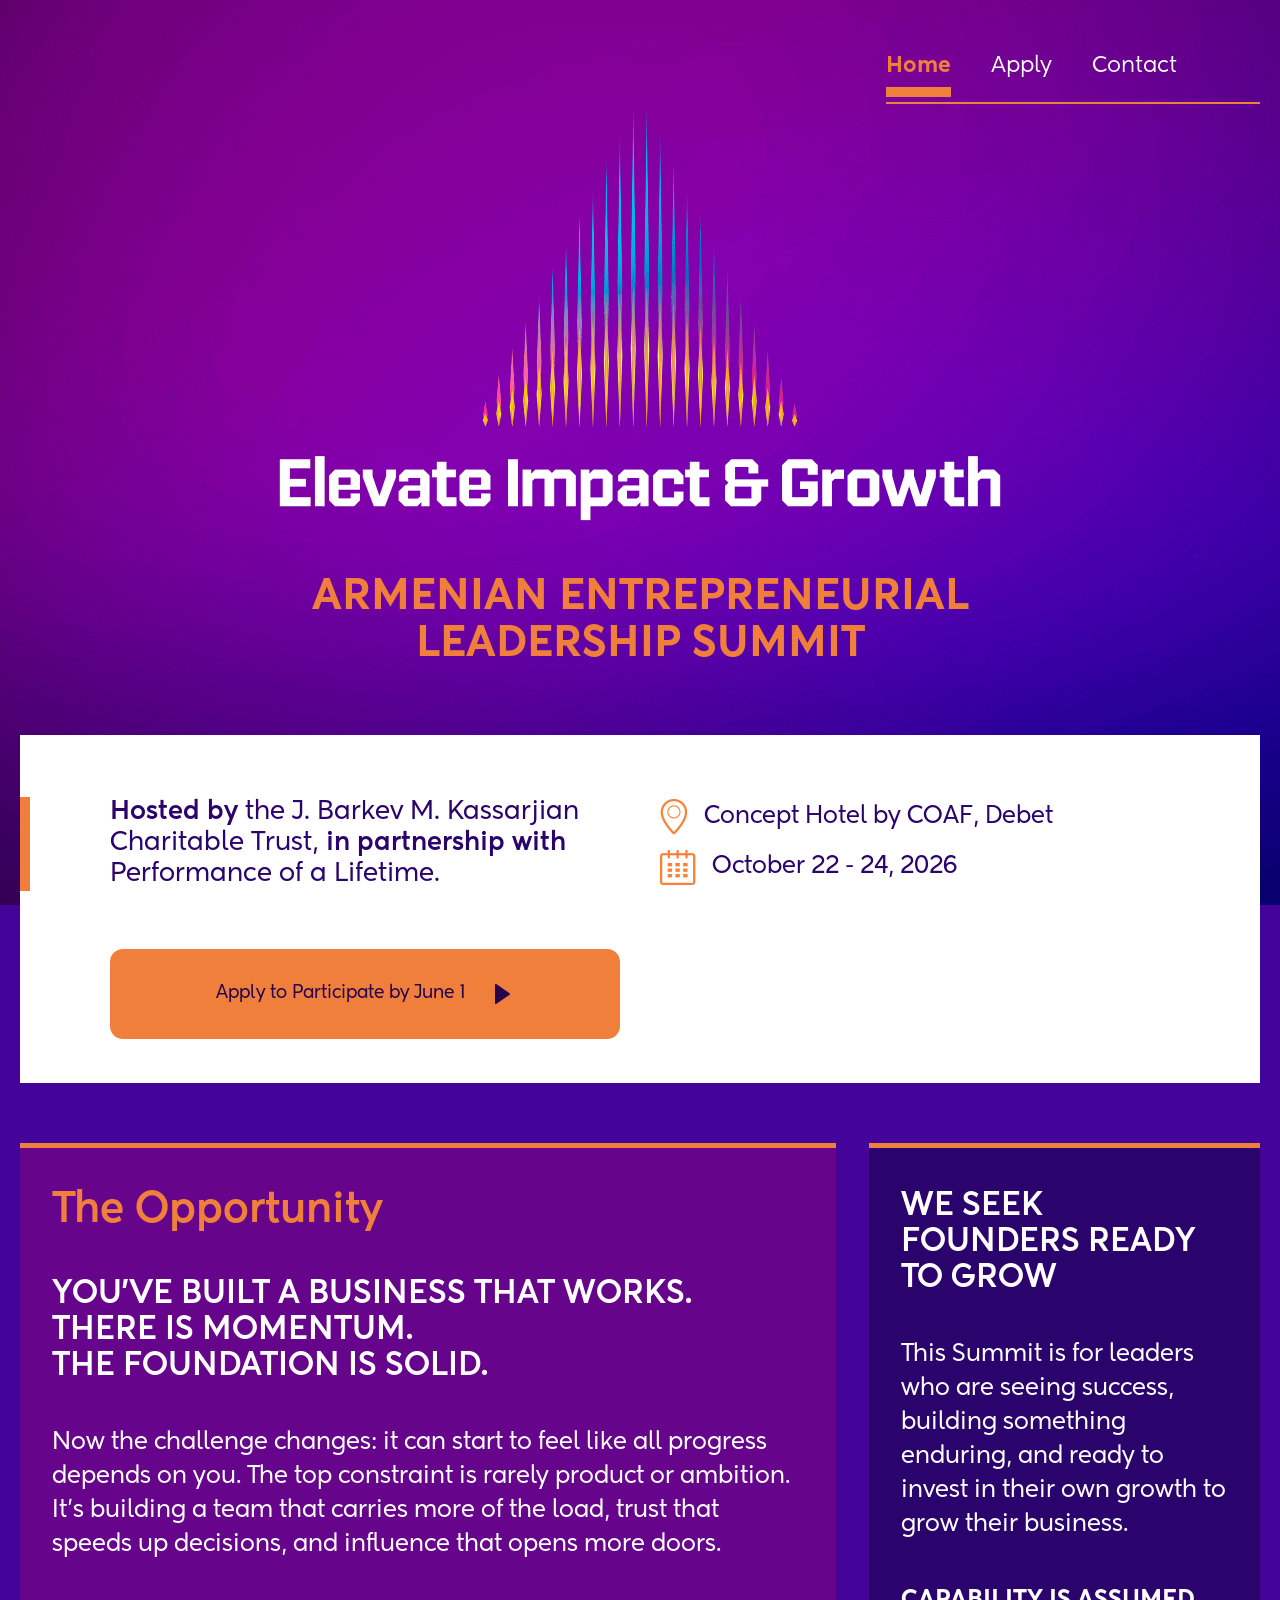
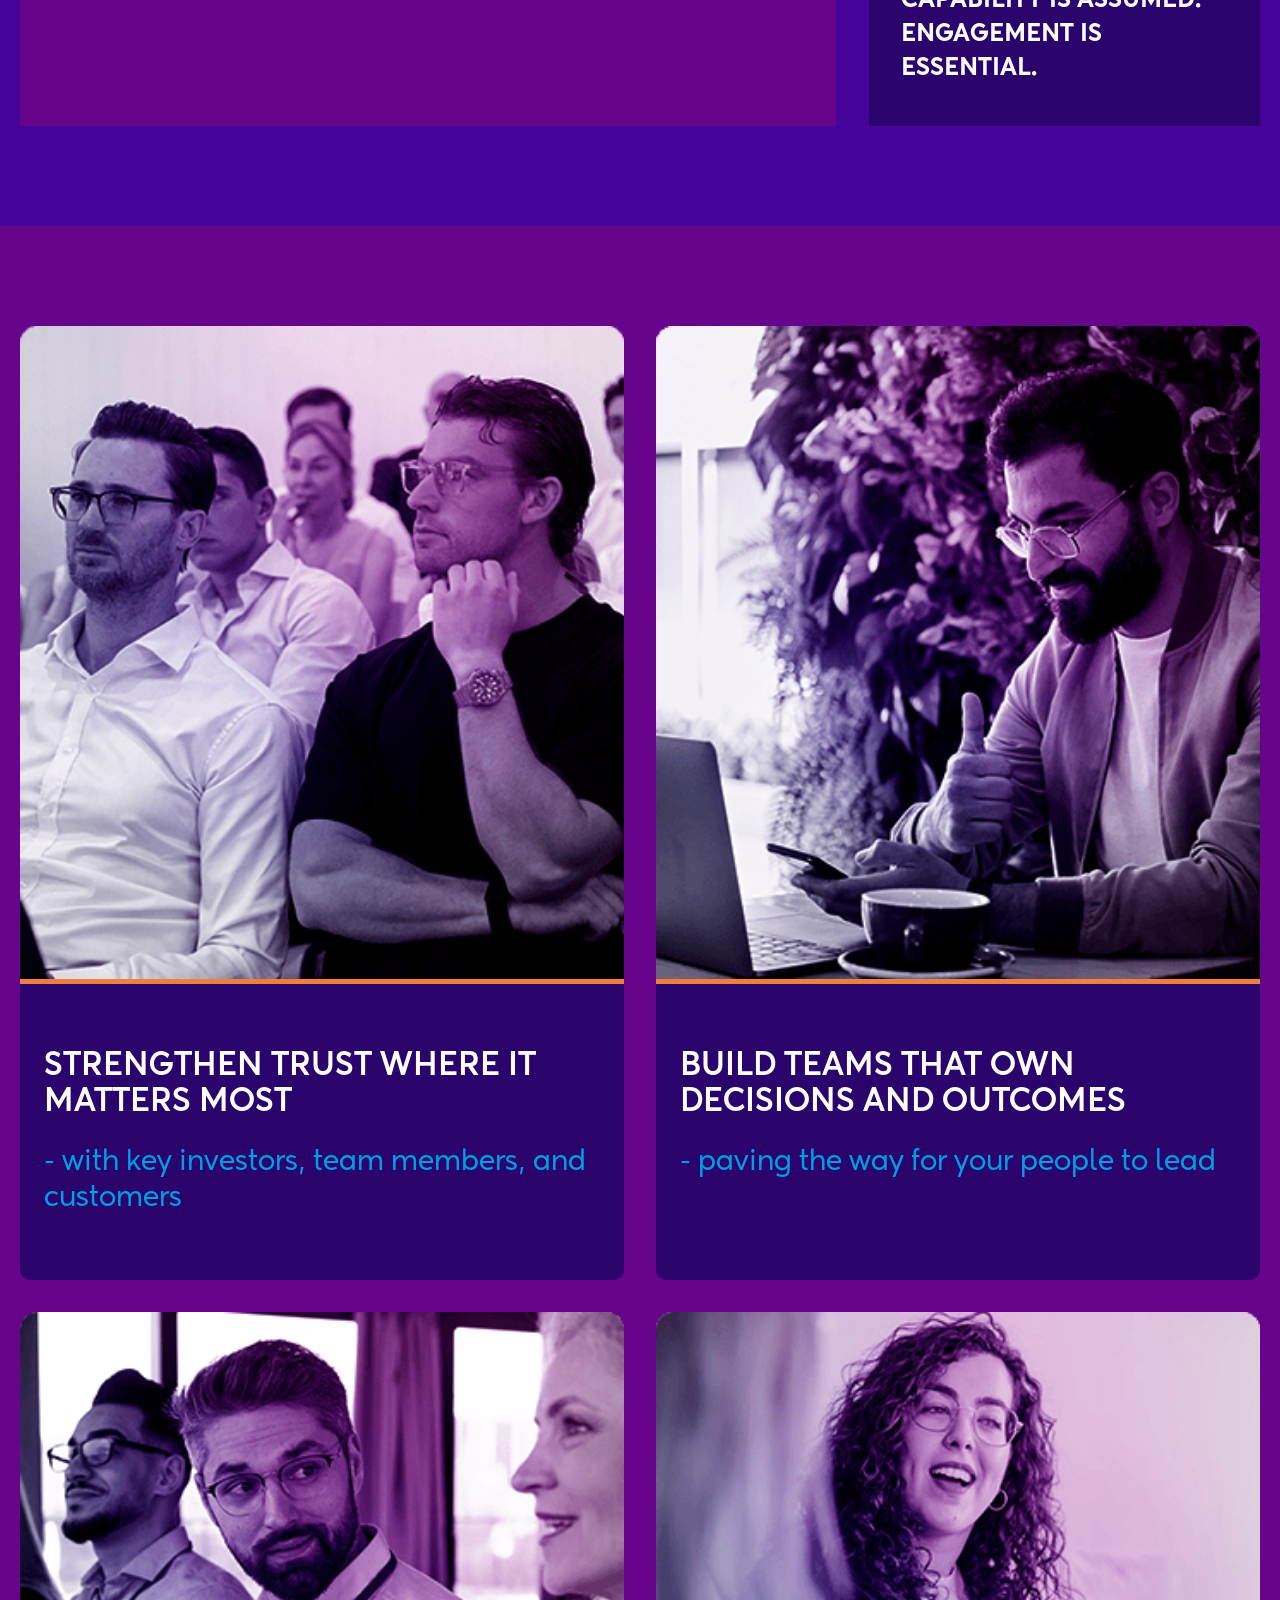
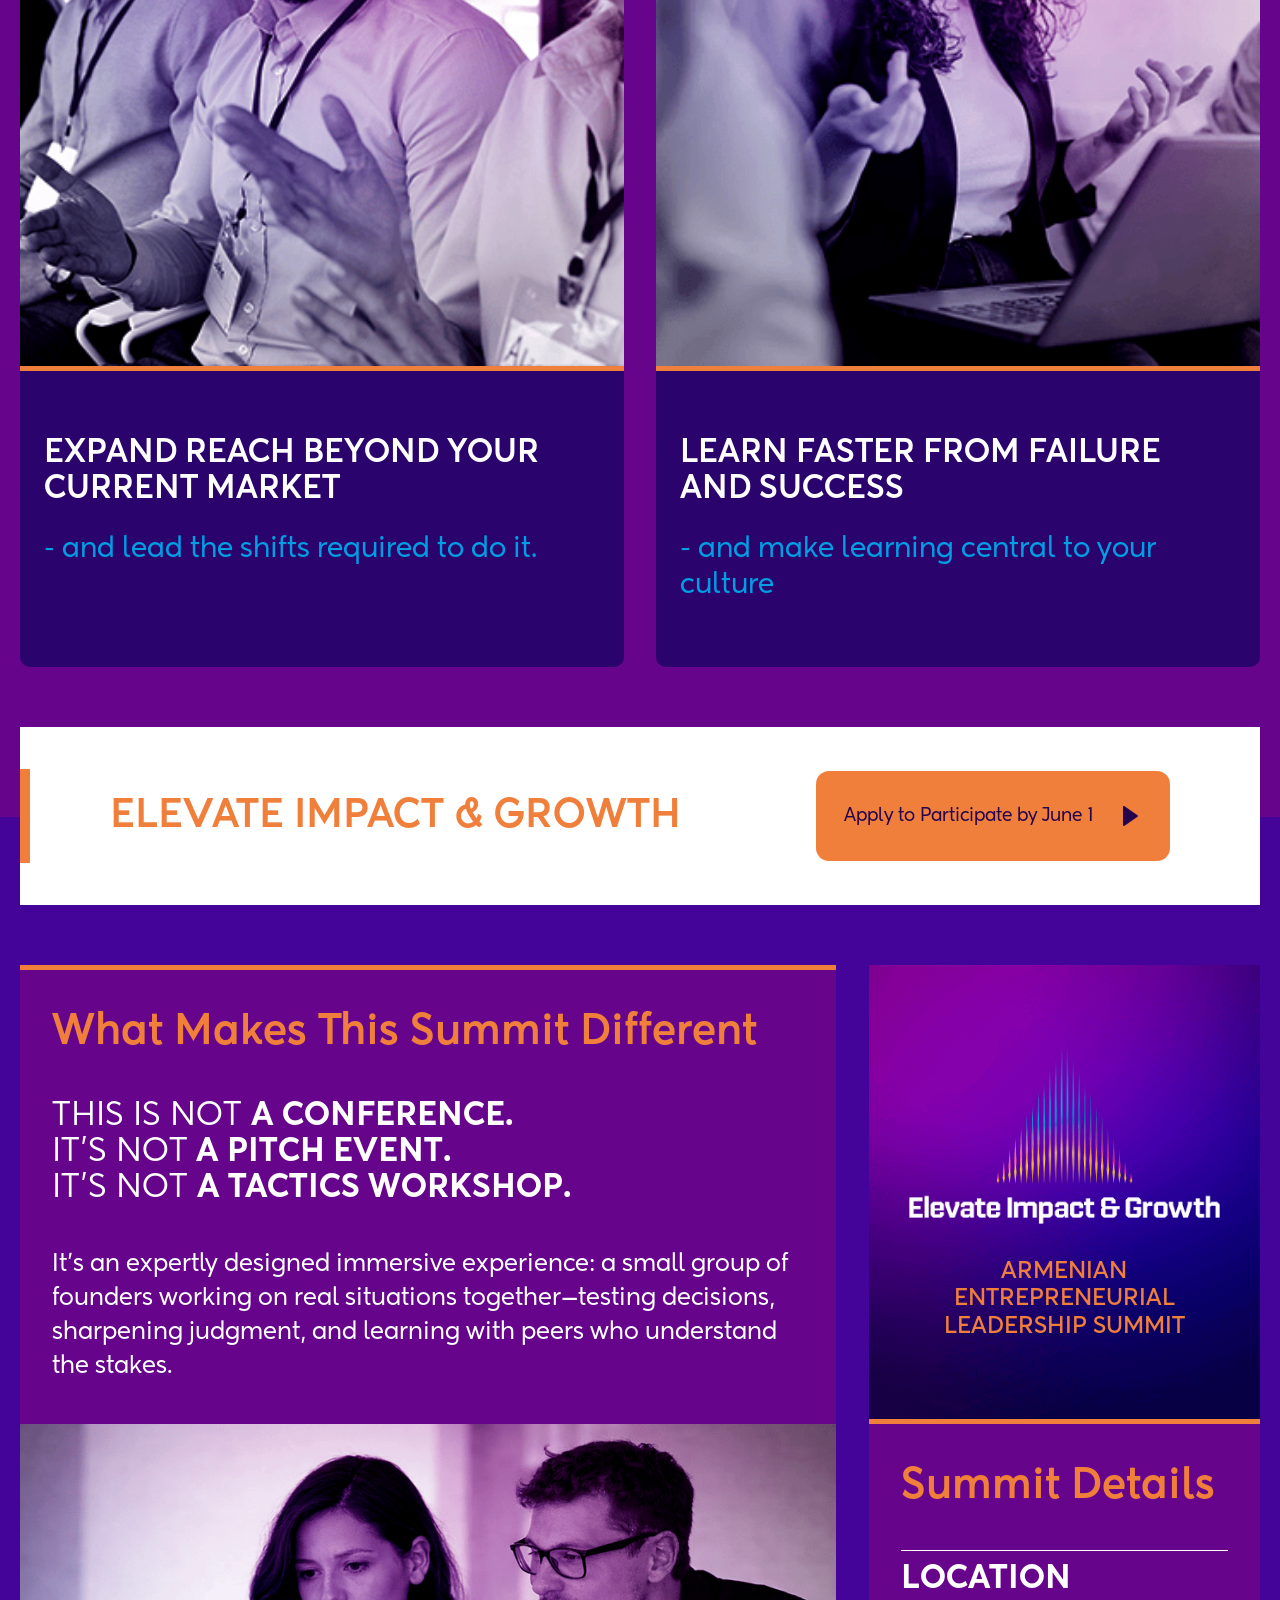
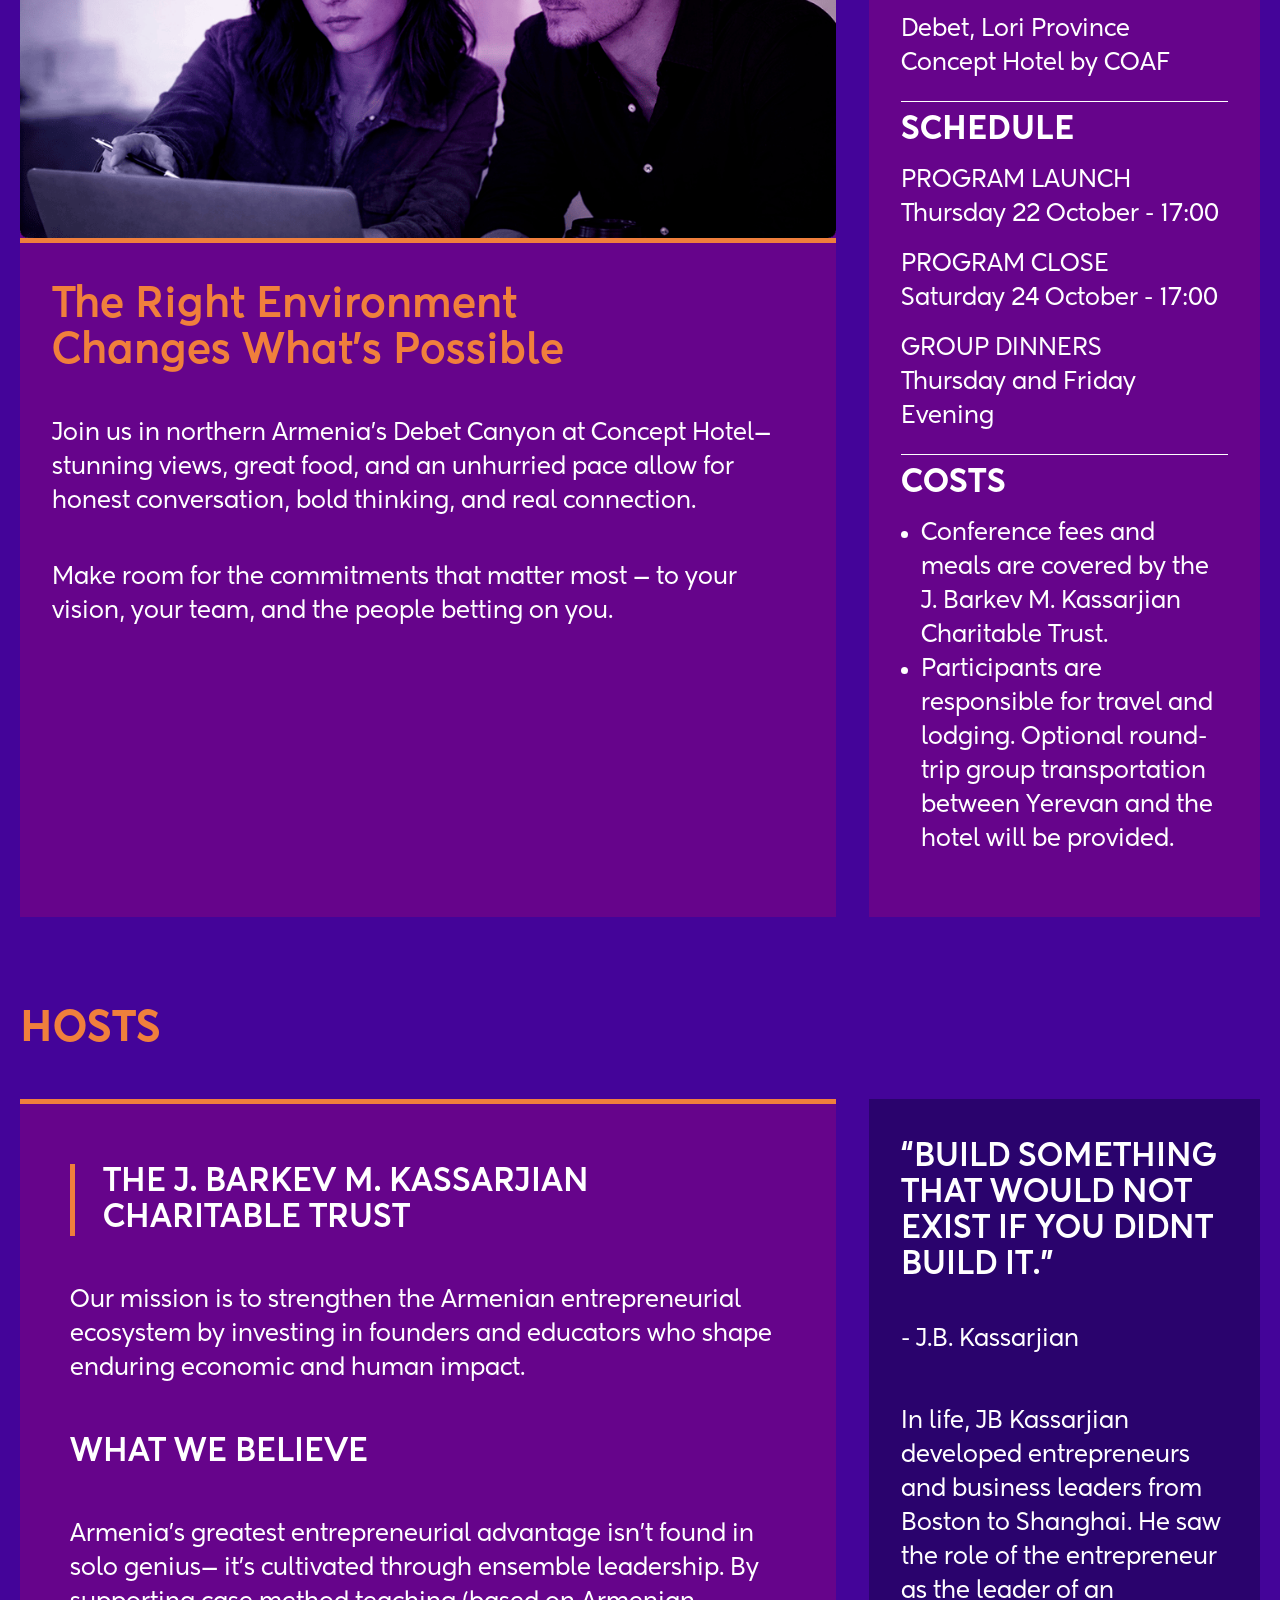
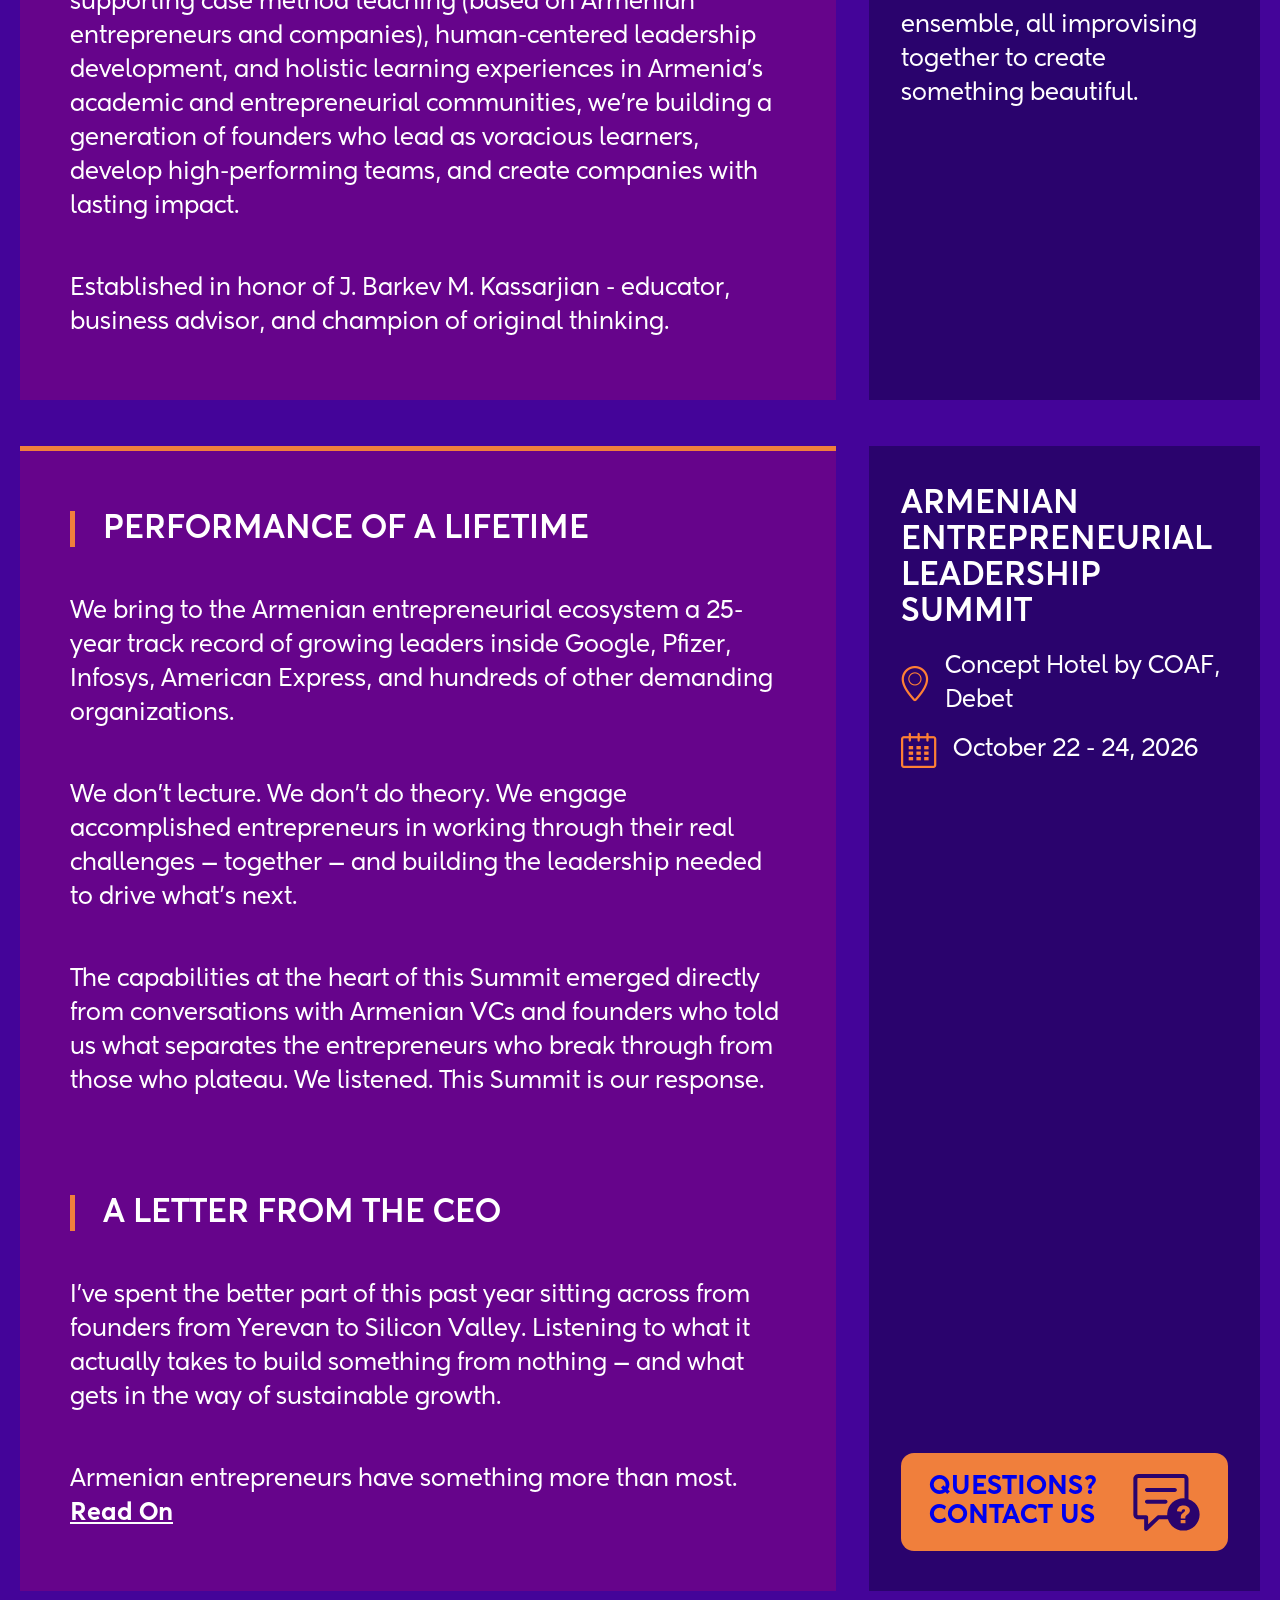
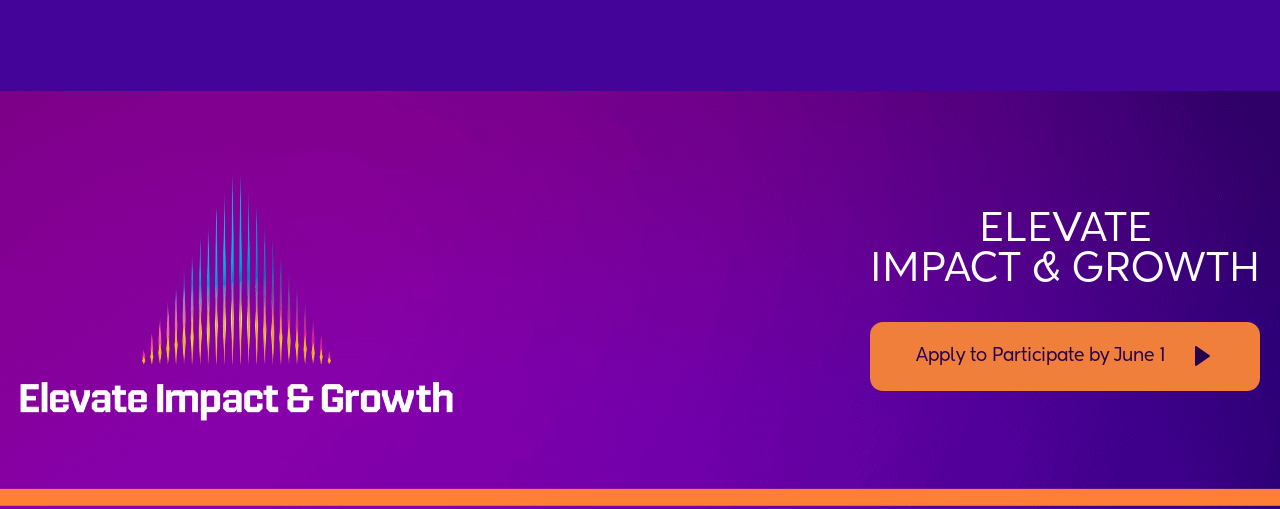
==== commit 625bad9d: "finish" ====
--- a/index.html
+++ b/index.html
@@ -3,7 +3,7 @@
   <head>
     <meta charset="UTF-8" />
     <meta name="viewport" content="width=device-width, initial-scale=1.0" />
-    <title>Document</title>
+    <title>Summit</title>
 
     <!-- Styles -->
     <link rel="stylesheet" href="./assets/css/main.css" />
@@ -11,10 +11,11 @@
   <body>
     <div class="wrapper">
       <!-- Header & Hero -->
-      <div class="hero__wrapper hidden">
+      <div class="hero__wrapper">
         <!-- Header -->
         <header class="header">
           <div class="container">
+            <!-- Desctop Menu -->
             <nav class="menu">
               <ul class="menu__list">
                 <li class="menu__list-item">
@@ -28,6 +29,28 @@
                 </li>
               </ul>
             </nav>
+
+            <!-- Mobile Menu -->
+            <div class="mobile__menu">
+              <ul class="mobile__menu-list">
+                <li><a href="#" class="mobile__menu-link">Home</a></li>
+                <li><a href="#" class="mobile__menu-link">Apply</a></li>
+                <li><a href="#" class="mobile__menu-link">Contact</a></li>
+              </ul>
+            </div>
+
+            <!-- Burger Button -->
+            <button
+              id="burger"
+              class="group burger-button"
+              aria-label="Toggle mobile menu"
+              aria-expanded="false"
+              aria-controls="mobile-menu"
+            >
+              <span class="burger-button-top-line"></span>
+              <span class="burger-button-center-line"></span>
+              <span class="burger-button-bottom-line"></span>
+            </button>
           </div>
         </header>
 
@@ -49,11 +72,46 @@
       </div>
 
       <main>
-        <!-- TODO:CTA -->
-
-        <!-- TODO: The Opportunity -->
+        <!-- he Opportunity -->
         <section class="section__opportunity">
           <div class="container">
+            <div class="cta cta__opportunity">
+              <h3 class="cta__title cta__title-opportunity">
+                <span class="font-black">Hosted by</span> the J. Barkev M.
+                Kassarjian Charitable Trust,
+                <span class="font-black"> in partnership with</span> Performance
+                of a Lifetime.
+              </h3>
+              <ul class="address__list">
+                <li class="address__list-item">
+                  <img src="./assets/images/location.png" alt="location icon" />
+                  <a href="#">
+                    <p class="section__text text-purple">
+                      Concept Hotel by COAF, Debet
+                    </p>
+                  </a>
+                </li>
+                <li class="address__list-item">
+                  <img src="./assets/images/calendar.png" alt="location icon" />
+                  <p class="section__text text-purple">October 22 - 24, 2026</p>
+                </li>
+              </ul>
+              <a href="#" class="btn btn-primary btn-sm cta__btn">
+                Apply to Participate by June 1
+                <svg
+                  width="24"
+                  height="24"
+                  viewBox="0 0 24 24"
+                  fill="none"
+                  xmlns="http://www.w3.org/2000/svg"
+                >
+                  <path
+                    d="M4.99941 2.9996L4.99941 20.9996C4.99998 21.1818 5.05024 21.3605 5.14479 21.5163C5.23933 21.6721 5.37457 21.7991 5.53596 21.8838C5.69735 21.9684 5.87877 22.0075 6.06069 21.9967C6.24261 21.9859 6.41815 21.9257 6.56841 21.8226L19.5684 12.8226C20.1074 12.4496 20.1074 11.5516 19.5684 11.1776L6.56841 2.1776C6.41846 2.07342 6.24284 2.01233 6.06061 2.00096C5.87839 1.98959 5.69653 2.02838 5.5348 2.11311C5.37307 2.19784 5.23765 2.32527 5.14326 2.48156C5.04887 2.63785 4.99912 2.81702 4.99941 2.9996Z"
+                    fill="#25034d"
+                  />
+                </svg>
+              </a>
+            </div>
             <div class="section__grid opportunity">
               <div
                 class="section__grid-item section__grid-item--left opportunity__item opportunity__item-left"
@@ -92,7 +150,7 @@
           </div>
         </section>
 
-        <!-- TODO: Ready -->
+        <!-- Ready -->
         <section class="section__ready">
           <div class="container">
             <div class="ready">
@@ -160,9 +218,27 @@
           </div>
         </section>
 
-        <!-- TODO: Different & Hosts -->
+        <!-- Different & Hosts -->
         <section class="section__different">
           <div class="container">
+            <div class="cta cta__different">
+              <h3 class="cta__title">Elevate Impact & Growth</h3>
+              <a href="#" class="btn btn-primary btn-sm cta__btn">
+                Apply to Participate by June 1
+                <svg
+                  width="24"
+                  height="24"
+                  viewBox="0 0 24 24"
+                  fill="none"
+                  xmlns="http://www.w3.org/2000/svg"
+                >
+                  <path
+                    d="M4.99941 2.9996L4.99941 20.9996C4.99998 21.1818 5.05024 21.3605 5.14479 21.5163C5.23933 21.6721 5.37457 21.7991 5.53596 21.8838C5.69735 21.9684 5.87877 22.0075 6.06069 21.9967C6.24261 21.9859 6.41815 21.9257 6.56841 21.8226L19.5684 12.8226C20.1074 12.4496 20.1074 11.5516 19.5684 11.1776L6.56841 2.1776C6.41846 2.07342 6.24284 2.01233 6.06061 2.00096C5.87839 1.98959 5.69653 2.02838 5.5348 2.11311C5.37307 2.19784 5.23765 2.32527 5.14326 2.48156C5.04887 2.63785 4.99912 2.81702 4.99941 2.9996Z"
+                    fill="#25034d"
+                  />
+                </svg>
+              </a>
+            </div>
             <div class="section__grid different">
               <div
                 class="section__grid-item section__grid-item--left different__item"
@@ -282,7 +358,6 @@
                 </div>
               </div>
             </div>
-
             <div class="hosts__wrapper">
               <h2 class="section__title uppercase font-heavy">Hosts</h2>
               <div class="section__grid hosts">
@@ -454,7 +529,7 @@
                 Elevate <br />
                 Impact & Growth
               </p>
-              <a href="#" class="footer__btn btn btn-primary">
+              <a href="#" class="footer__btn btn btn-primary btn-sm">
                 Apply to Participate by June 1
                 <svg
                   width="24"
--- a/assets/css/main.css
+++ b/assets/css/main.css
@@ -12,6 +12,8 @@
   background: transparent;
   cursor: pointer;
   transition: 0.3s all ease;
+  border: none;
+  padding: 0;
 }
 ul,
 ol,
@@ -121,7 +123,7 @@
   color: var(--colorOrange);
 
   @media screen and (width <= 992px) {
-    font-size: 36px;
+    font-size: 20px;
   }
 }
 strong {
@@ -200,6 +202,14 @@
     font-size: 20px;
   }
 }
+.btn-sm {
+  font-size: 18px;
+  font-weight: 500;
+  text-transform: none;
+  color: #25034d !important;
+  justify-content: center;
+  gap: 24px;
+}
 
 /* Utils */
 .hidden {
@@ -214,14 +224,26 @@
 .font-heavy {
   font-weight: 950;
 }
+.font-black {
+  font-weight: 800;
+}
 .text-white {
   color: #fff;
 }
 .mt-10 {
   margin-top: 40px;
+  @media screen and (width <= 1024px) {
+    margin-top: 32px;
+  }
 }
 .mt-12 {
   margin-top: 48px;
+  @media screen and (width <= 1024px) {
+    margin-top: 32px;
+  }
+}
+.text-purple {
+  color: var(--colorPurple);
 }
 
 /* Header & Hero ========================================== */
@@ -232,11 +254,17 @@
 /* Header */
 .header {
   padding-top: 50px;
+  @media screen and (width <= 992px) {
+    padding-top: 24px;
+  }
 }
 .menu {
   margin-left: auto;
   display: flex;
   justify-content: flex-end;
+  @media screen and (width <= 992px) {
+    display: none;
+  }
 }
 .menu__list {
   display: flex;
@@ -275,6 +303,79 @@
     }
   }
 }
+.mobile__menu {
+  position: fixed;
+  left: 0;
+  top: 0;
+  width: 100%;
+  background: var(--colorPurple);
+  padding: 80px 34px;
+  z-index: 10;
+}
+.mobile__menu-list {
+  display: flex;
+  flex-direction: column;
+  align-items: center;
+  gap: 32px;
+}
+.mobile__menu-link {
+  font-size: 24px;
+  font-weight: 900;
+  color: #fff;
+  z-index: 20;
+}
+.burger-button {
+  z-index: 20;
+  position: relative;
+  margin-left: auto;
+  display: none;
+  height: 20px;
+  width: 30px;
+  background: none;
+  @media screen and (width <= 992px) {
+    display: block;
+  }
+
+  &.active {
+    .burger-button-top-line {
+      transform: translateY(9px) rotate(45deg);
+    }
+    .burger-button-center-line {
+      opacity: 0;
+    }
+    .burger-button-bottom-line {
+      transform: translateY(-9px) rotate(-45deg);
+    }
+  }
+}
+.burger-button-top-line {
+  position: absolute;
+  top: 0;
+  left: 0;
+  width: 30px;
+  height: 2px;
+  background: var(--colorOrange);
+  transition: 0.3s all ease;
+}
+.burger-button-center-line {
+  position: absolute;
+  top: 50%;
+  left: 0;
+  width: 30px;
+  height: 2px;
+  transform: translate(0%, -50%);
+  background: var(--colorOrange);
+  transition: 0.3s all ease;
+}
+.burger-button-bottom-line {
+  position: absolute;
+  bottom: 0;
+  left: 0;
+  width: 30px;
+  height: 2px;
+  background: var(--colorOrange);
+  transition: 0.3s all ease;
+}
 
 /* Hero */
 .hero {
@@ -287,6 +388,8 @@
 }
 .hero__logo {
   max-width: 722px;
+  width: 100%;
+  height: auto;
 }
 .hero__title {
   max-width: 700px;
@@ -294,9 +397,95 @@
   color: var(--colorOrange);
 }
 
+/* CTA ====================================================== */
+.cta {
+  background: #fff;
+  padding: 44px 90px;
+  display: flex;
+  align-items: center;
+  justify-content: space-between;
+  gap: 40px;
+  @media screen and (width <= 1024px) {
+    padding: 40px 50px;
+    flex-direction: column;
+    align-items: start;
+  }
+  @media screen and (width <= 992px) {
+    padding: 24px;
+  }
+
+  &.cta__different {
+    margin-top: -240px;
+    margin-bottom: 60px;
+  }
+  &.cta__opportunity {
+    display: grid;
+    grid-template-columns: repeat(3, 1fr);
+    margin-top: -240px;
+    margin-bottom: 60px;
+    @media screen and (width <= 1280px) {
+      grid-template-columns: repeat(2, 1fr);
+      margin-top: -320px;
+    }
+    @media screen and (width <= 992px) {
+      grid-template-columns: repeat(1, 1fr);
+    }
+  }
+}
+.cta__title {
+  position: relative;
+  font-size: 40px;
+  line-height: 1;
+  @media screen and (width <= 1024px) {
+    font-size: 32px;
+  }
+  @media screen and (width <= 992px) {
+    font-size: 28px;
+  }
+  &::after {
+    position: absolute;
+    content: "";
+    height: 94px;
+    width: 10px;
+    background: var(--colorOrange);
+    left: -85px;
+    top: 50%;
+    transform: translate(-50%, -50%);
+    @media screen and (width <= 1024px) {
+      left: -45px;
+    }
+    @media screen and (width <= 992px) {
+      left: -19px;
+      height: 60px;
+    }
+  }
+}
+.cta__btn {
+  flex-shrink: 0;
+  min-height: 90px;
+  @media screen and (width <= 1024px) {
+    min-height: auto;
+  }
+}
+.cta__title-opportunity {
+  font-size: 26px;
+  text-transform: none;
+  color: var(--colorPurple);
+  font-weight: 500;
+  line-height: 1.2;
+  &::after {
+    @media screen and (width <= 992px) {
+      height: 100px;
+    }
+    @media screen and (width <= 680px) {
+      height: 128px;
+    }
+  }
+}
+
 /* Opportunity ============================================== */
 .section__opportunity {
-  padding: 100px 0;
+  padding: 150px 0 100px 0;
   background: var(--colorPurpleLight);
 }
 .opportunity__item {
@@ -320,17 +509,20 @@
 
 /* Ready =================================================== */
 .section__ready {
-  padding: 100px 0;
+  padding: 100px 0 150px 0;
   background: var(--colorViolet);
+  @media screen and (width <= 1024px) {
+    padding: 80px 0 150px 0;
+  }
 }
 .ready {
   display: grid;
   grid-template-columns: repeat(4, 1fr);
   gap: 32px;
-  @media screen and (width <= 992px) {
+  @media screen and (width <= 1320px) {
     grid-template-columns: repeat(2, 1fr);
   }
-  @media screen and (width <= 620px) {
+  @media screen and (width <= 768px) {
     grid-template-columns: repeat(1, 1fr);
   }
 }
@@ -346,6 +538,9 @@
   padding: 64px 24px;
   height: 100%;
   border-top: 5px solid var(--colorOrange);
+  @media screen and (width <= 1024px) {
+    padding: 40px 20px;
+  }
 }
 .ready__item-title {
   color: #fff;
@@ -360,7 +555,7 @@
 
 /* Different ============================================== */
 .section__different {
-  padding: 100px 0;
+  padding: 150px 0 100px 0;
   background: var(--colorPurpleLight);
 }
 .different__item {
@@ -409,6 +604,7 @@
 .dirrefent__top-title {
   text-align: center;
   margin-top: 34px;
+  line-height: 1.2;
 }
 .details {
   padding: 60px 50px 20px 50px;
@@ -422,6 +618,9 @@
 }
 .details__title {
   margin-bottom: 40px;
+  @media screen and (width <= 1024px) {
+    margin-bottom: 32px;
+  }
 }
 .details__inner {
   padding-top: 10px;
@@ -465,6 +664,7 @@
   gap: 48px;
   @media screen and (width <= 992px) {
     padding: 24px 20px;
+    gap: 32px;
   }
 }
 .hosts__item-right {
@@ -530,13 +730,13 @@
   text-transform: uppercase;
   color: #fff;
   text-align: center;
+  @media screen and (width <= 1024px) {
+    font-size: 32px;
+  }
+  @media screen and (width <= 992px) {
+    font-size: 28px;
+  }
 }
 .footer__btn {
   margin-top: 32px;
-  font-size: 18px;
-  font-weight: 500;
-  text-transform: none;
-  color: #25034d !important;
-  justify-content: center;
-  gap: 24px;
-}
+}
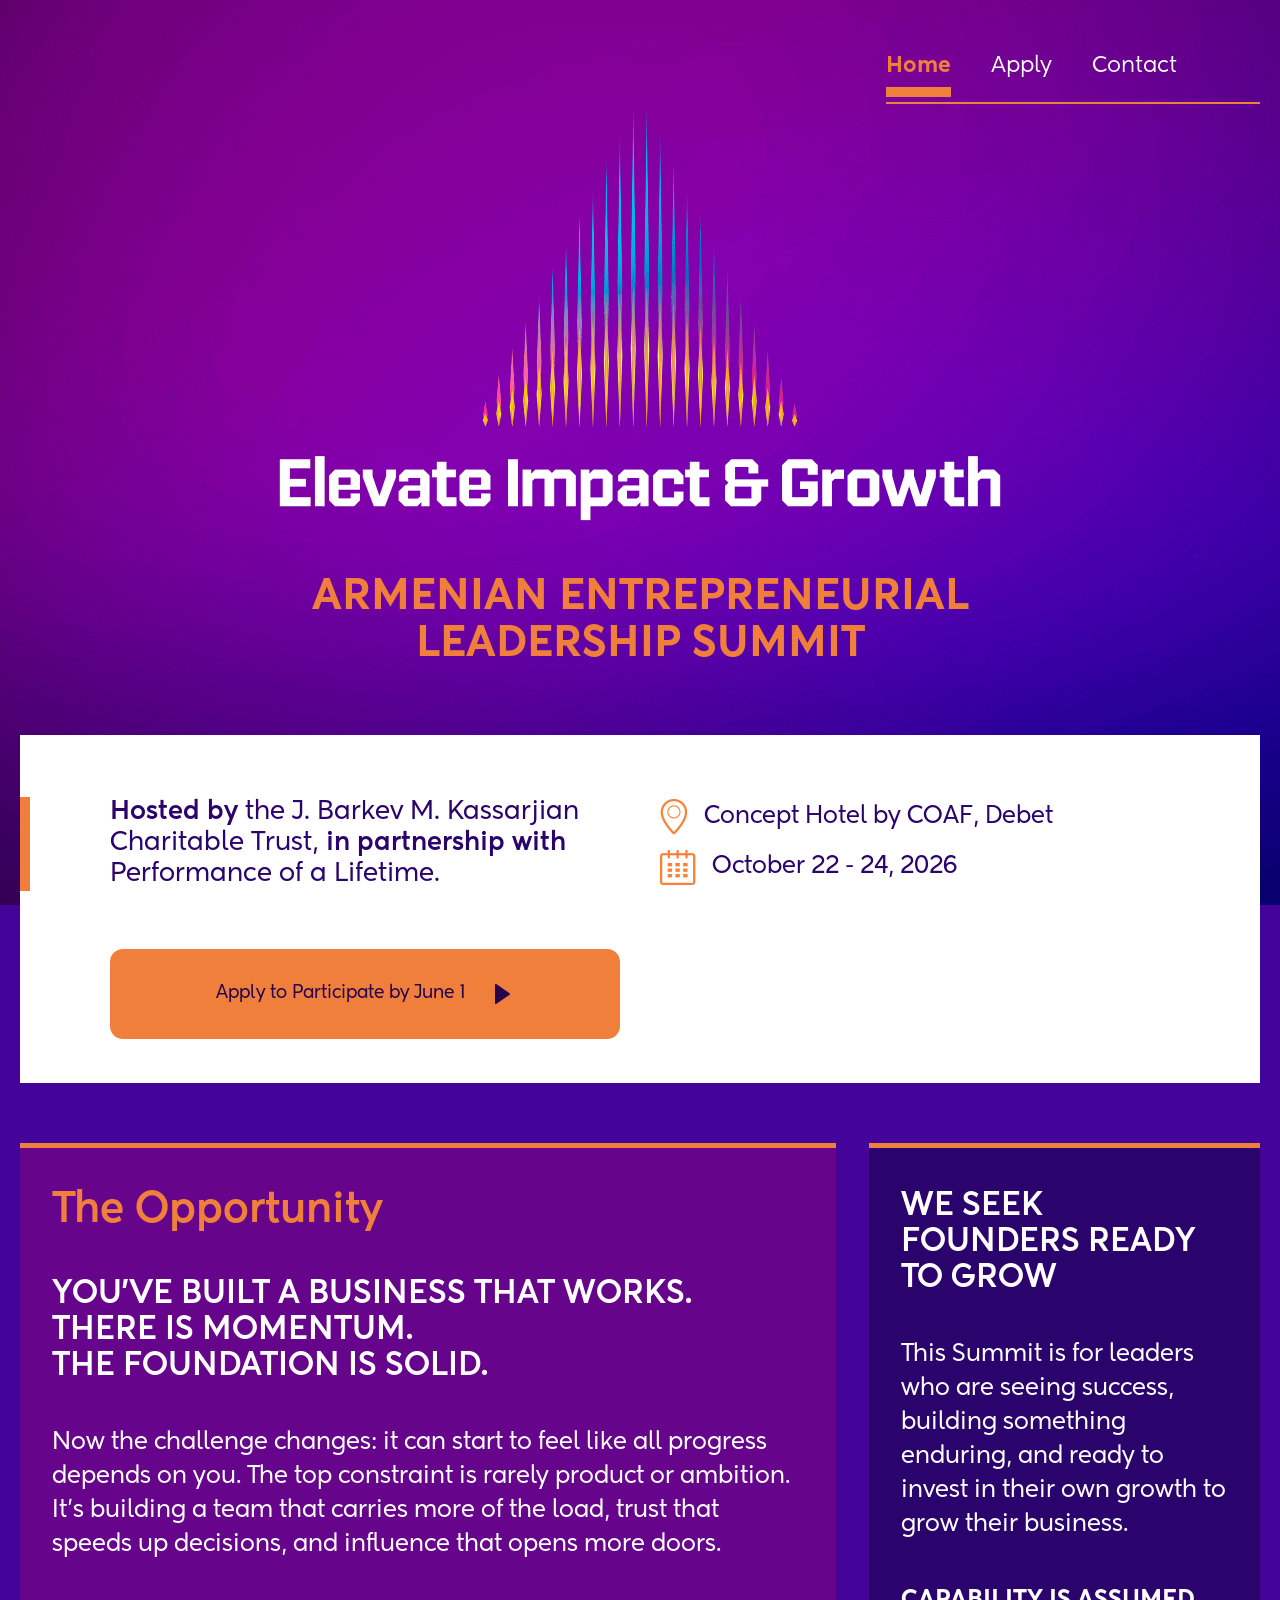
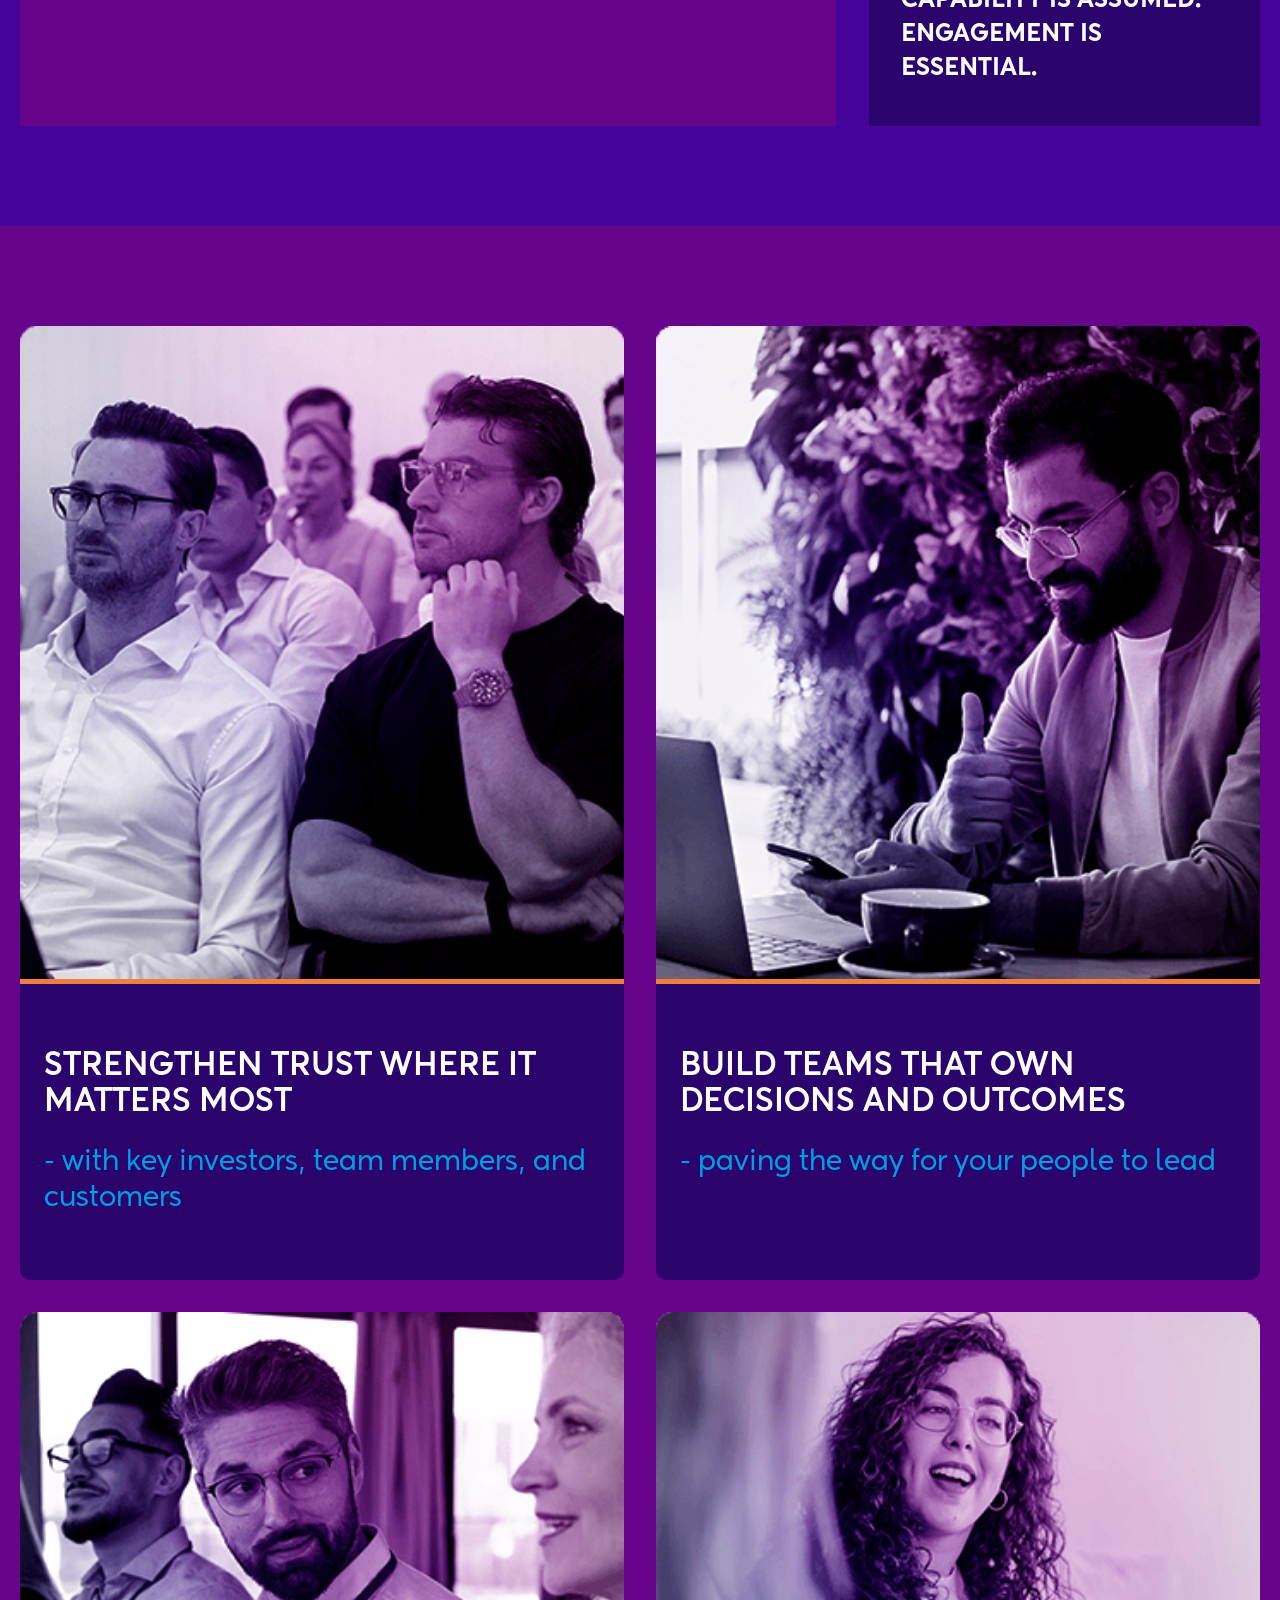
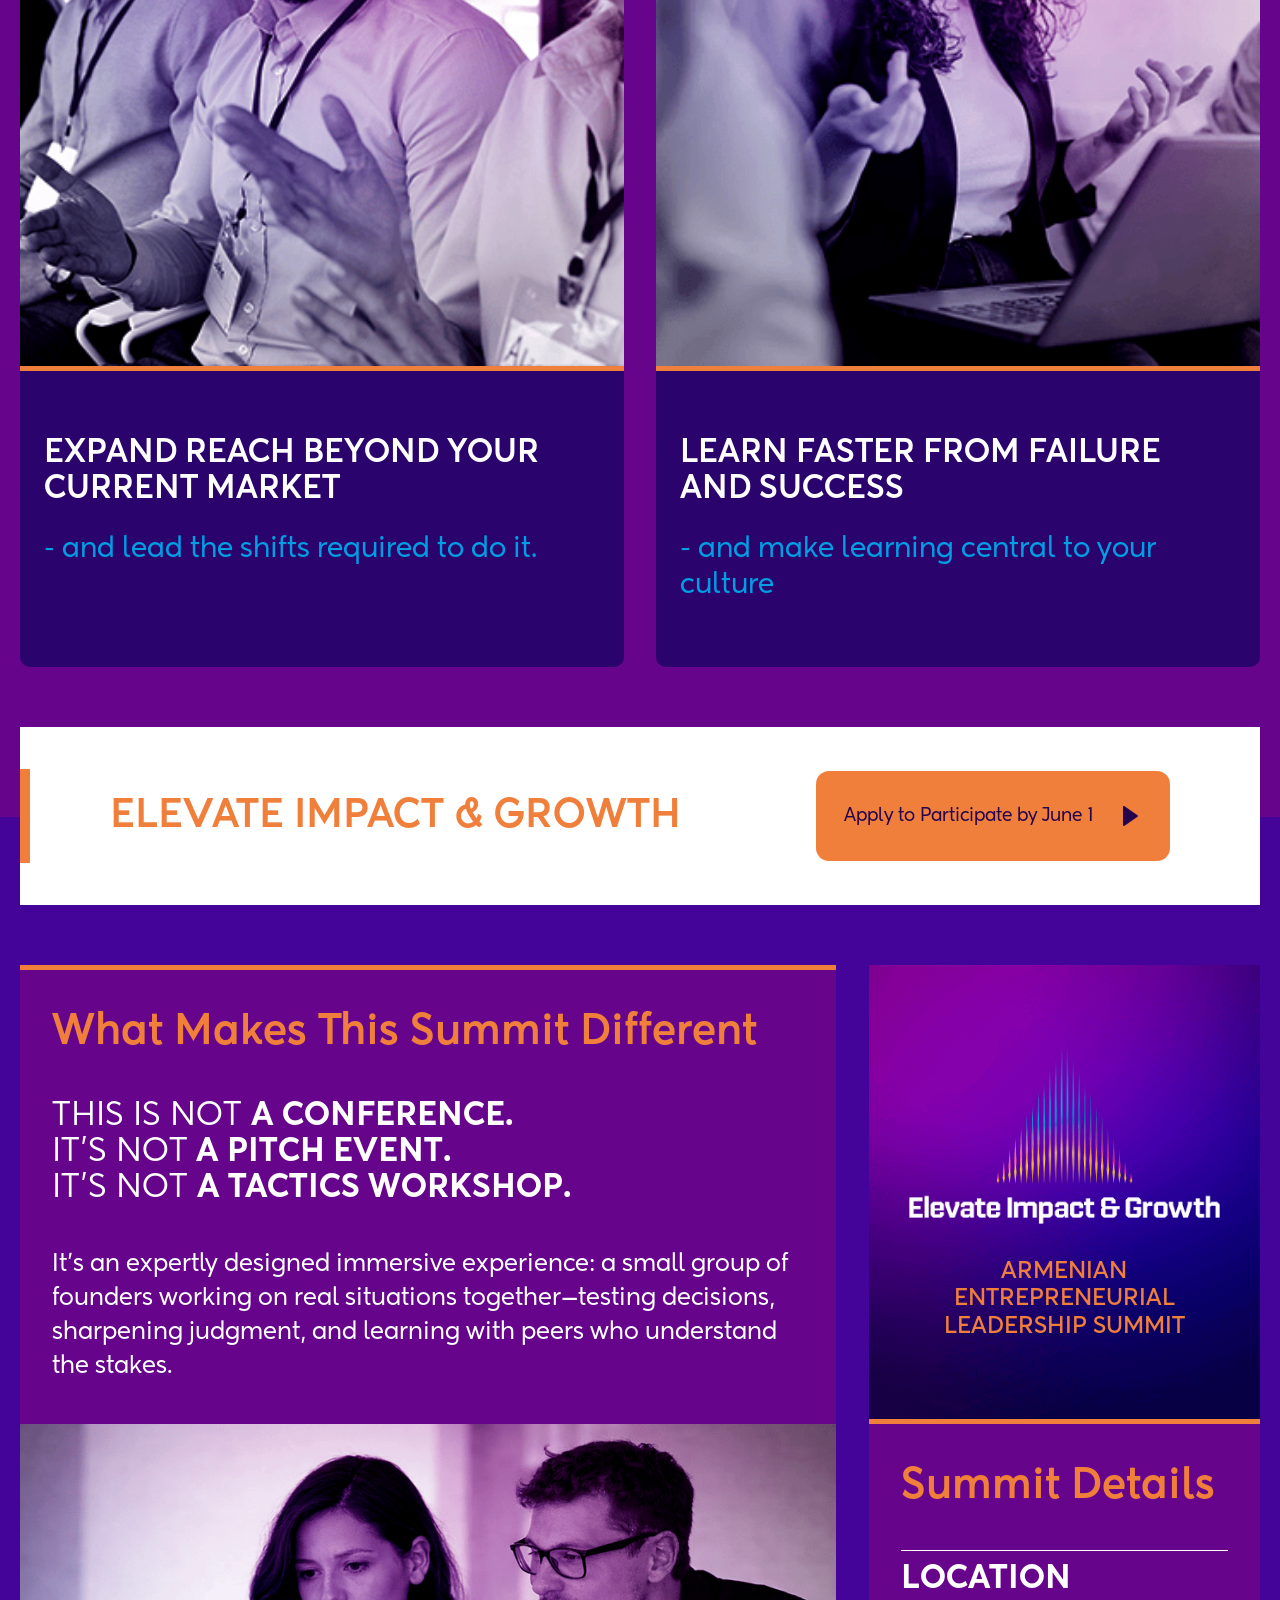
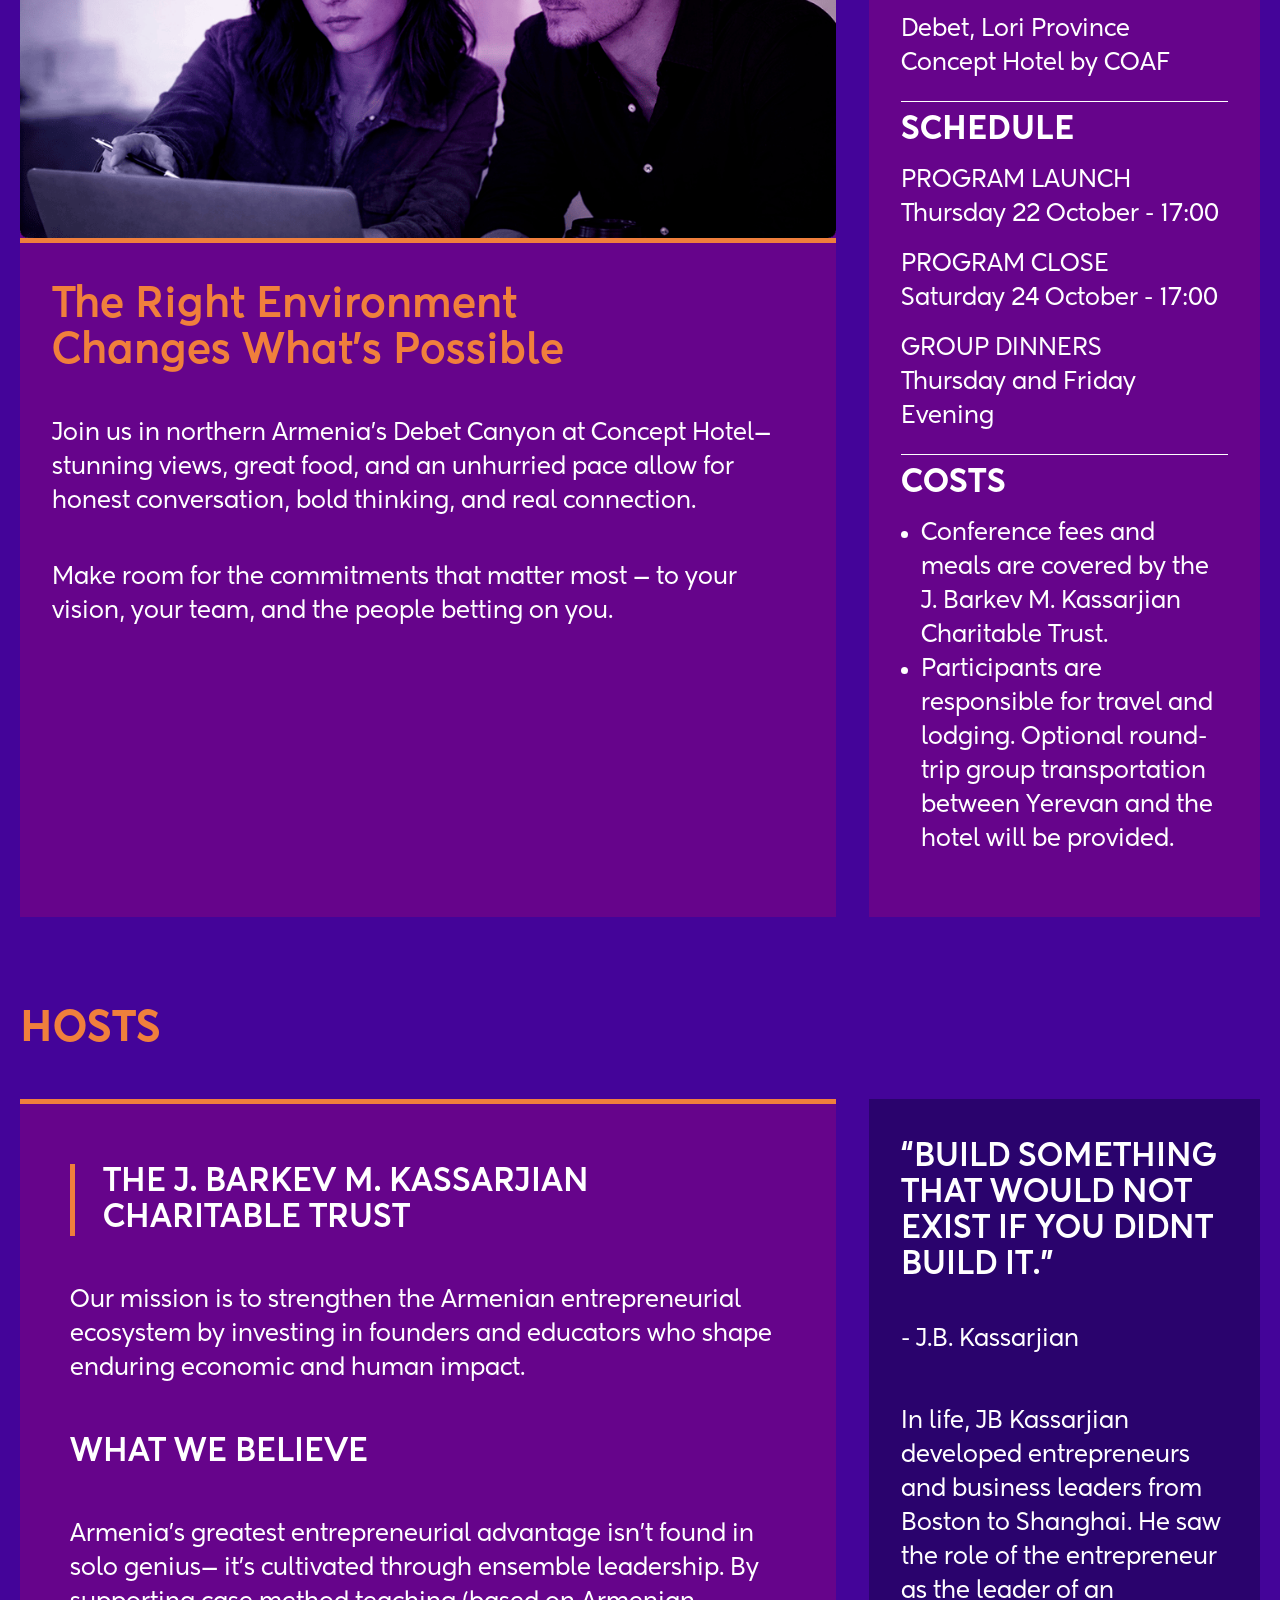
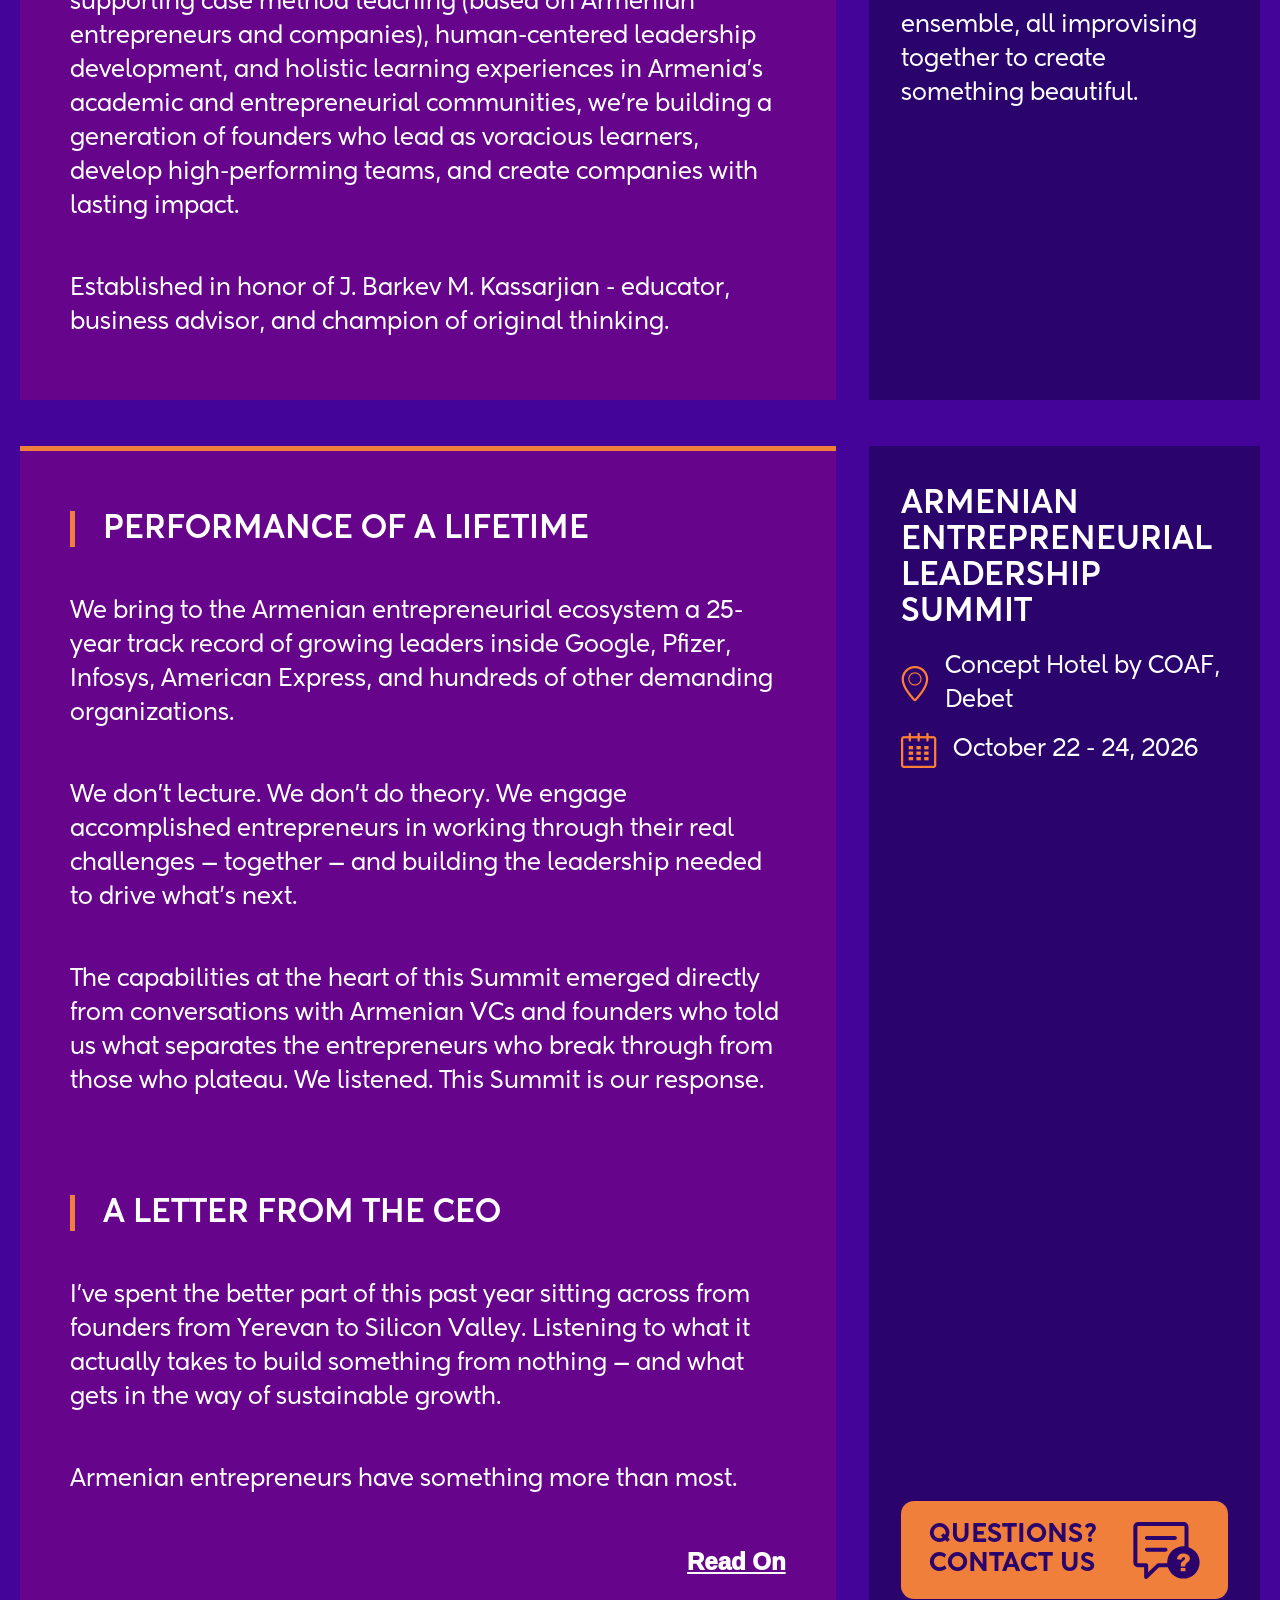
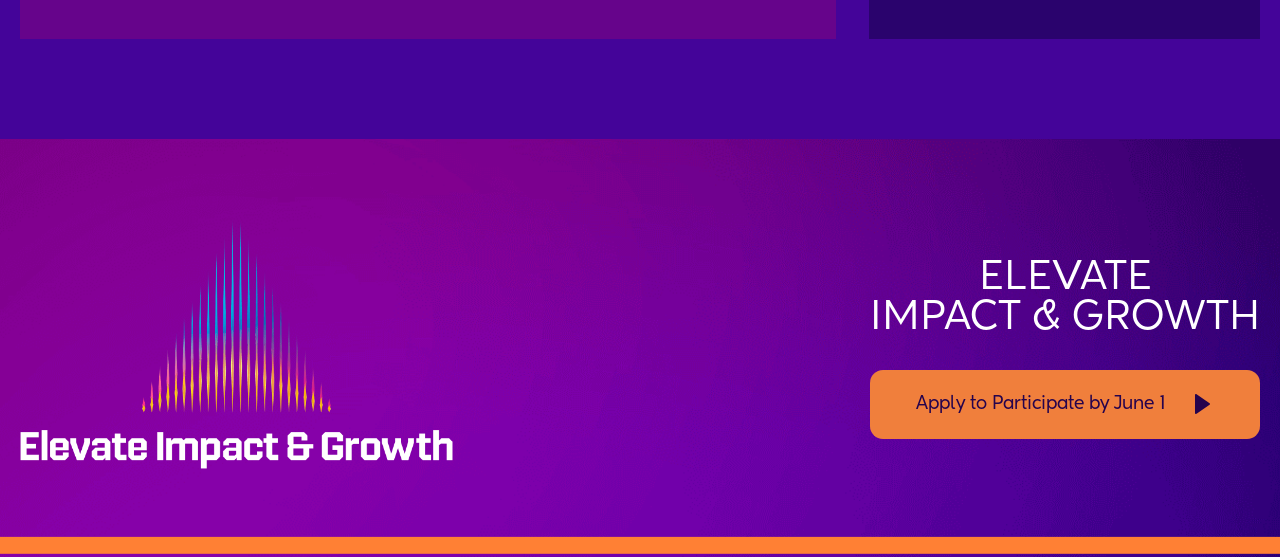
==== commit 2e013a49: "fix" ====
--- a/index.html
+++ b/index.html
@@ -15,14 +15,14 @@
         <!-- Header -->
         <header class="header">
           <div class="container">
-            <!-- Desctop Menu -->
+            <!-- Desktop Menu -->
             <nav class="menu">
               <ul class="menu__list">
                 <li class="menu__list-item">
                   <a href="#" class="menu__link active">Home</a>
                 </li>
                 <li class="menu__list-item">
-                  <a href="#" class="menu__link">Apply</a>
+                  <a href="./application-form.html" class="menu__link">Apply</a>
                 </li>
                 <li class="menu__list-item">
                   <a href="#" class="menu__link">Contact</a>
@@ -34,7 +34,11 @@
             <div class="mobile__menu">
               <ul class="mobile__menu-list">
                 <li><a href="#" class="mobile__menu-link">Home</a></li>
-                <li><a href="#" class="mobile__menu-link">Apply</a></li>
+                <li>
+                  <a href="./application-form.html" class="mobile__menu-link"
+                    >Apply</a
+                  >
+                </li>
                 <li><a href="#" class="mobile__menu-link">Contact</a></li>
               </ul>
             </div>
@@ -72,7 +76,7 @@
       </div>
 
       <main>
-        <!-- he Opportunity -->
+        <!-- The Opportunity -->
         <section class="section__opportunity">
           <div class="container">
             <div class="cta cta__opportunity">
@@ -96,7 +100,10 @@
                   <p class="section__text text-purple">October 22 - 24, 2026</p>
                 </li>
               </ul>
-              <a href="#" class="btn btn-primary btn-sm cta__btn">
+              <a
+                href="./application-form.html"
+                class="btn btn-primary btn-sm cta__btn"
+              >
                 Apply to Participate by June 1
                 <svg
                   width="24"
@@ -223,7 +230,10 @@
           <div class="container">
             <div class="cta cta__different">
               <h3 class="cta__title">Elevate Impact & Growth</h3>
-              <a href="#" class="btn btn-primary btn-sm cta__btn">
+              <a
+                href="./application-form.html"
+                class="btn btn-primary btn-sm cta__btn"
+              >
                 Apply to Participate by June 1
                 <svg
                   width="24"
@@ -455,8 +465,36 @@
 
                   <p class="section__text hosts__text">
                     Armenian entrepreneurs have something more than most.
-                    <a href="#" class="section__text-link">Read On</a>
-                  </p>
+                  </p>
+
+                  <div class="read__on-hidden">
+                    <p class="section__text hosts__text">
+                      There's a drive that goes beyond the business. Building an
+                      Armenian company is connected to building the country's
+                      global impact. That's purpose.
+                    </p>
+                    <p class="section__text hosts__text">
+                      And it's pressure: The moment what you built actually has
+                      to scale, the game changes completely. Most founders (and
+                      Fortune 50 execs) aren't ready for what comes next. Not
+                      because they lack intelligence or drive. But because what
+                      got them to this moment will not take them much further.
+                    </p>
+                    <p class="section__text hosts__text">
+                      This is what JB challenged thousands of leaders to do:
+                      grow your business by growing yourself and those you lead.
+                    </p>
+                    <p class="section__text hosts__text">
+                      That's the work of this Summit. I hope you'll join us.
+                    </p>
+                    <p class="section__text hosts__text font-heavy">
+                      Maureen Kelly
+                    </p>
+                  </div>
+
+                  <button class="read__on-btn section__text-link section__text">
+                    Read On
+                  </button>
                 </div>
                 <div
                   class="section__grid-item section__grid-item--right hosts__item hosts__item-right"
@@ -529,7 +567,10 @@
                 Elevate <br />
                 Impact & Growth
               </p>
-              <a href="#" class="footer__btn btn btn-primary btn-sm">
+              <a
+                href="./application-form.html"
+                class="footer__btn btn btn-primary btn-sm"
+              >
                 Apply to Participate by June 1
                 <svg
                   width="24"
--- a/assets/css/main.css
+++ b/assets/css/main.css
@@ -191,6 +191,7 @@
   line-height: 29px;
   text-transform: uppercase;
   font-weight: 950;
+  color: var(--colorPurple);
   &:hover {
     background: var(--colorOrangeHovered);
   }
@@ -210,7 +211,9 @@
   justify-content: center;
   gap: 24px;
 }
-
+.read__on-btn {
+  margin-left: auto;
+}
 /* Utils */
 .hidden {
   display: none !important;
@@ -699,6 +702,15 @@
   margin-top: auto;
 }
 
+.read__on-hidden {
+  gap: 48px;
+  display: none;
+
+  @media screen and (width <= 992px) {
+    gap: 32px;
+  }
+}
+
 /* Footer ================================================ */
 footer {
   background: url("../images/footer__bg.png") center/cover no-repeat;
